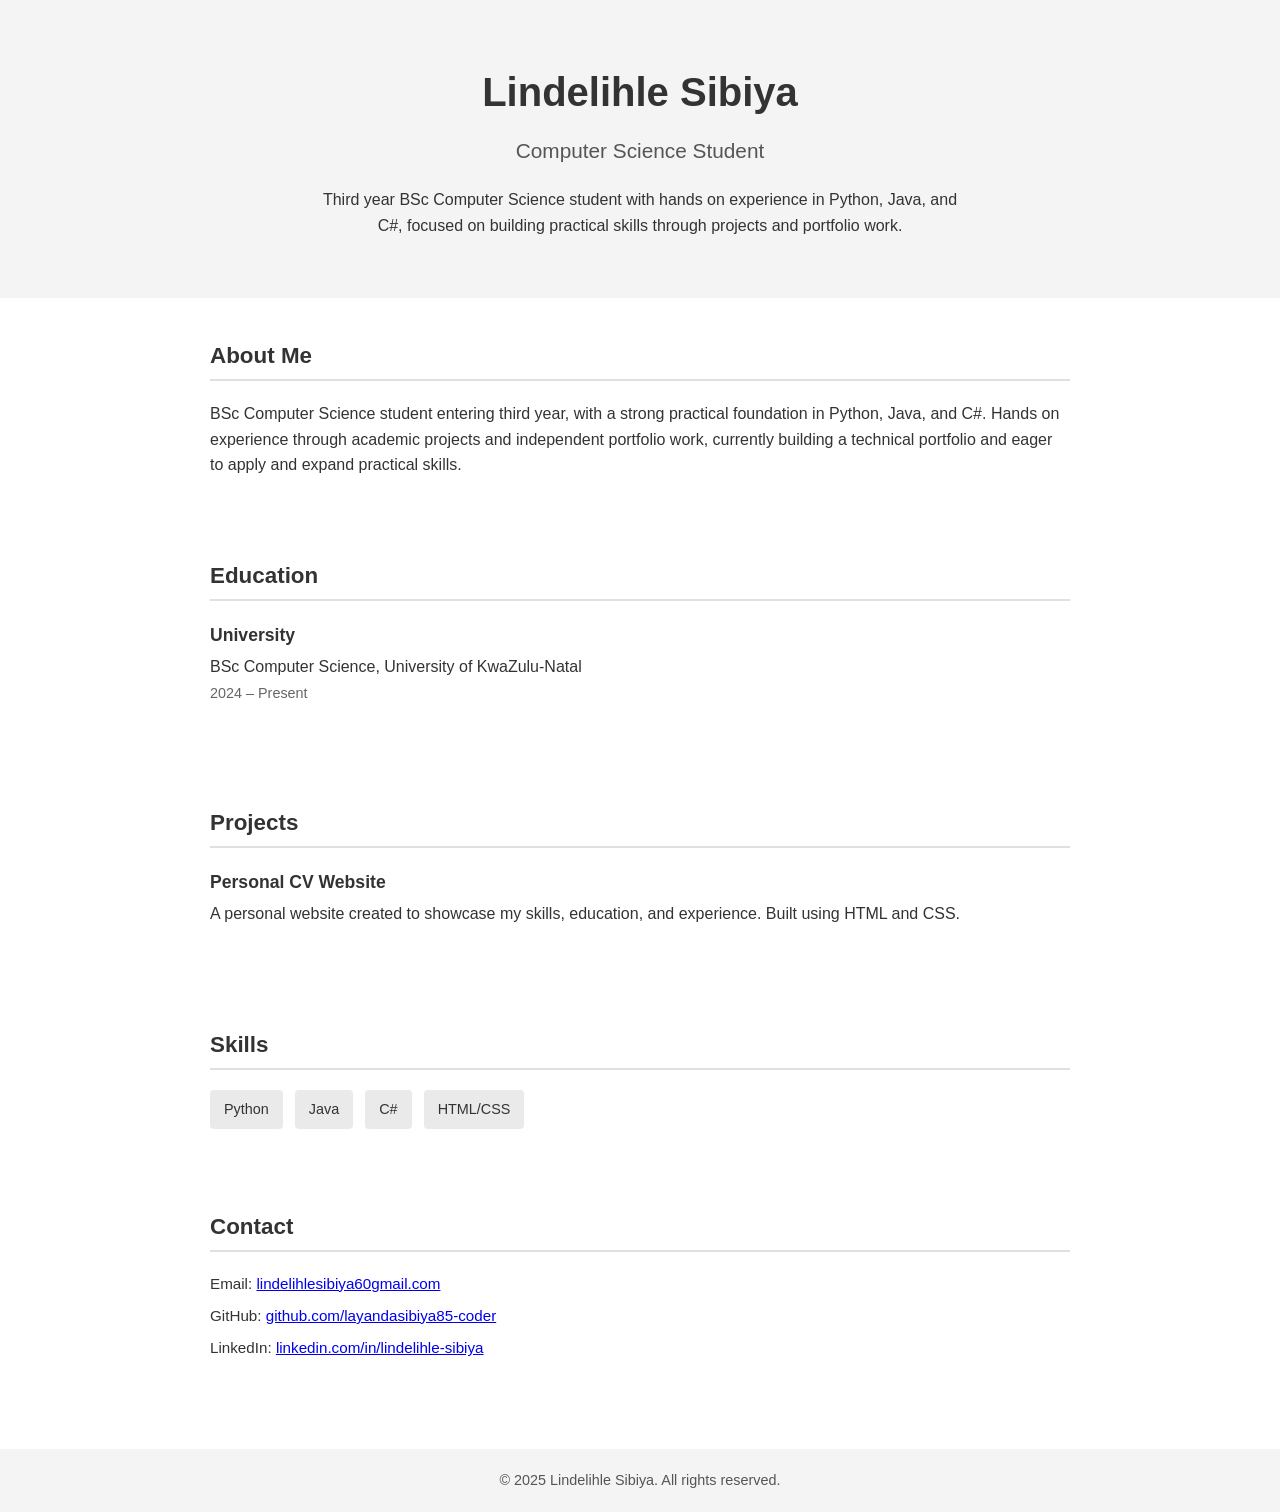
==== index.html @ 535878d6 "forgot to commit these months ago" ====
<!DOCTYPE html>
<html lang="en">    
<head>
    <meta charset="UTF-8">
    <meta name="viewport" content="width=device-width, initial-scale=1.0">
    <title>Lindelihle Sibiya</title>
    <link rel="stylesheet" href="styles.css">
    </head> 

    <body>
        <!-- header section -->
        <header class="header">
        <h1>Lindelihle Sibiya</h1>
        <h2>Computer Science Student</h2>

        <p class = "bio">
            Third year BSc Computer Science student with hands on experience in Python, Java, and C#, focused on building practical skills through projects and portfolio work.
        </p>    
        </header>
        
        <!-- about section -->
        <section class= "section" id = "about">
            <h3>About Me</h3>
            <p>
                BSc Computer Science student entering third year, with a strong practical foundation in Python, Java, and C#. Hands on experience through academic projects and independent portfolio work, currently building a technical portfolio and eager to apply and expand practical skills.
            </p>
        </section>

        <!-- education section -->
        <section class= "section" id = "education">
            <h3>Education</h3>


            <div class="education-item">
                <h4>University</h4>
                <p>BSc Computer Science, University of KwaZulu-Natal</p>
                <span>2024 – Present</span>
            </div>
        </section>

        <!-- projects/experience section -->
        <section class="section" id="projects">
            <h3>Projects</h3>

            <div class="project-item">
                <h4>Personal CV Website</h4>
                <p>
                    A personal website created to showcase my skills, education, and experience. Built using HTML and CSS.
                </p>
            </div>
        </section>

        <!-- skills section -->
        <section class="section" id="skills">
            <h3>Skills</h3>
            <ul>
                <li>Python</li>
                <li>Java</li>
                <li>C#</li>
                <li>HTML/CSS</li>
            </ul>
        </section>

        <!-- contact section -->
        <section class="section" id="contact">
            <h3>Contact</h3>
            
            <ul class="contact-info">
                <li>
                    Email: 
                    <a href= "mailto:lindelihlesibiya60gmail.com">
                        lindelihlesibiya60gmail.com
                    </a>
                </li>
                <li>
                    GitHub: 
                    <a href="https://github.com/layandasibiya85-coder" target = "_blank">
                        github.com/layandasibiya85-coder
                    </a>
                </li>
                <li>
                    LinkedIn: 
                    <a href="https://www.linkedin.com/in/lindelihle-sibiya-b6a6ba32a" target="_blank">
                        linkedin.com/in/lindelihle-sibiya
                    </a>
                </li>
            </ul>
        </section>

        <!-- footer section -->
        <footer class="footer">
            <p>&copy; 2025 Lindelihle Sibiya. All rights reserved.</p>  
        </footer>

    </body>
</html>
---- styles.css ----
/* Global reset */
* {
    margin: 0;
    padding: 0;
    box-sizing: border-box;
}

/* Base styles */
body {
    font-family: Arial, Helvetica, sans-serif;
    line-height: 1.6;
    color: #333;
    background-color: #ffffff;
}

/* Header / Hero */
.header {
    background-color: #f4f4f4;
    text-align: center;
    padding: 60px 20px;
}

.header h1 {
    font-size: 2.5rem;
    margin-bottom: 10px;
}

.header h2 {
    font-size: 1.3rem;
    font-weight: normal;
    margin-bottom: 20px;
    color: #555;
}

.bio {
    max-width: 650px;
    margin: 0 auto;
    font-size: 1rem;
}

/* Sections */
.section {
    max-width: 900px;
    margin: 0 auto;
    padding: 40px 20px;
}

.section h3 {
    font-size: 1.4rem;
    margin-bottom: 20px;
    padding-bottom: 5px;
    border-bottom: 2px solid #e0e0e0;
}

/* Education */
.education-item {
    margin-bottom: 20px;
}

.education-item h4 {
    font-size: 1.1rem;
    margin-bottom: 5px;
}

.education-item span {
    font-size: 0.9rem;
    color: #666;
}

/* Projects */
.project-item {
    margin-bottom: 20px;
}

.project-item h4 {
    font-size: 1.1rem;
    margin-bottom: 5px;
}

/* Skills */
#skills ul {
    list-style: none;
    display: flex;
    flex-wrap: wrap;
    gap: 12px;
}

#skills li {
    background-color: #eaeaea;
    padding: 8px 14px;
    border-radius: 4px;
    font-size: 0.9rem;
}

/* Contact */
.contact-info {
    list-style: none;
}

.contact-info li {
    margin-bottom: 8px;
    font-size: 0.95rem;
}

/* Footer */
.footer {
    background-color: #f4f4f4;
    text-align: center;
    padding: 20px;
    margin-top: 40px;
    font-size: 0.9rem;
    color: #555;
}
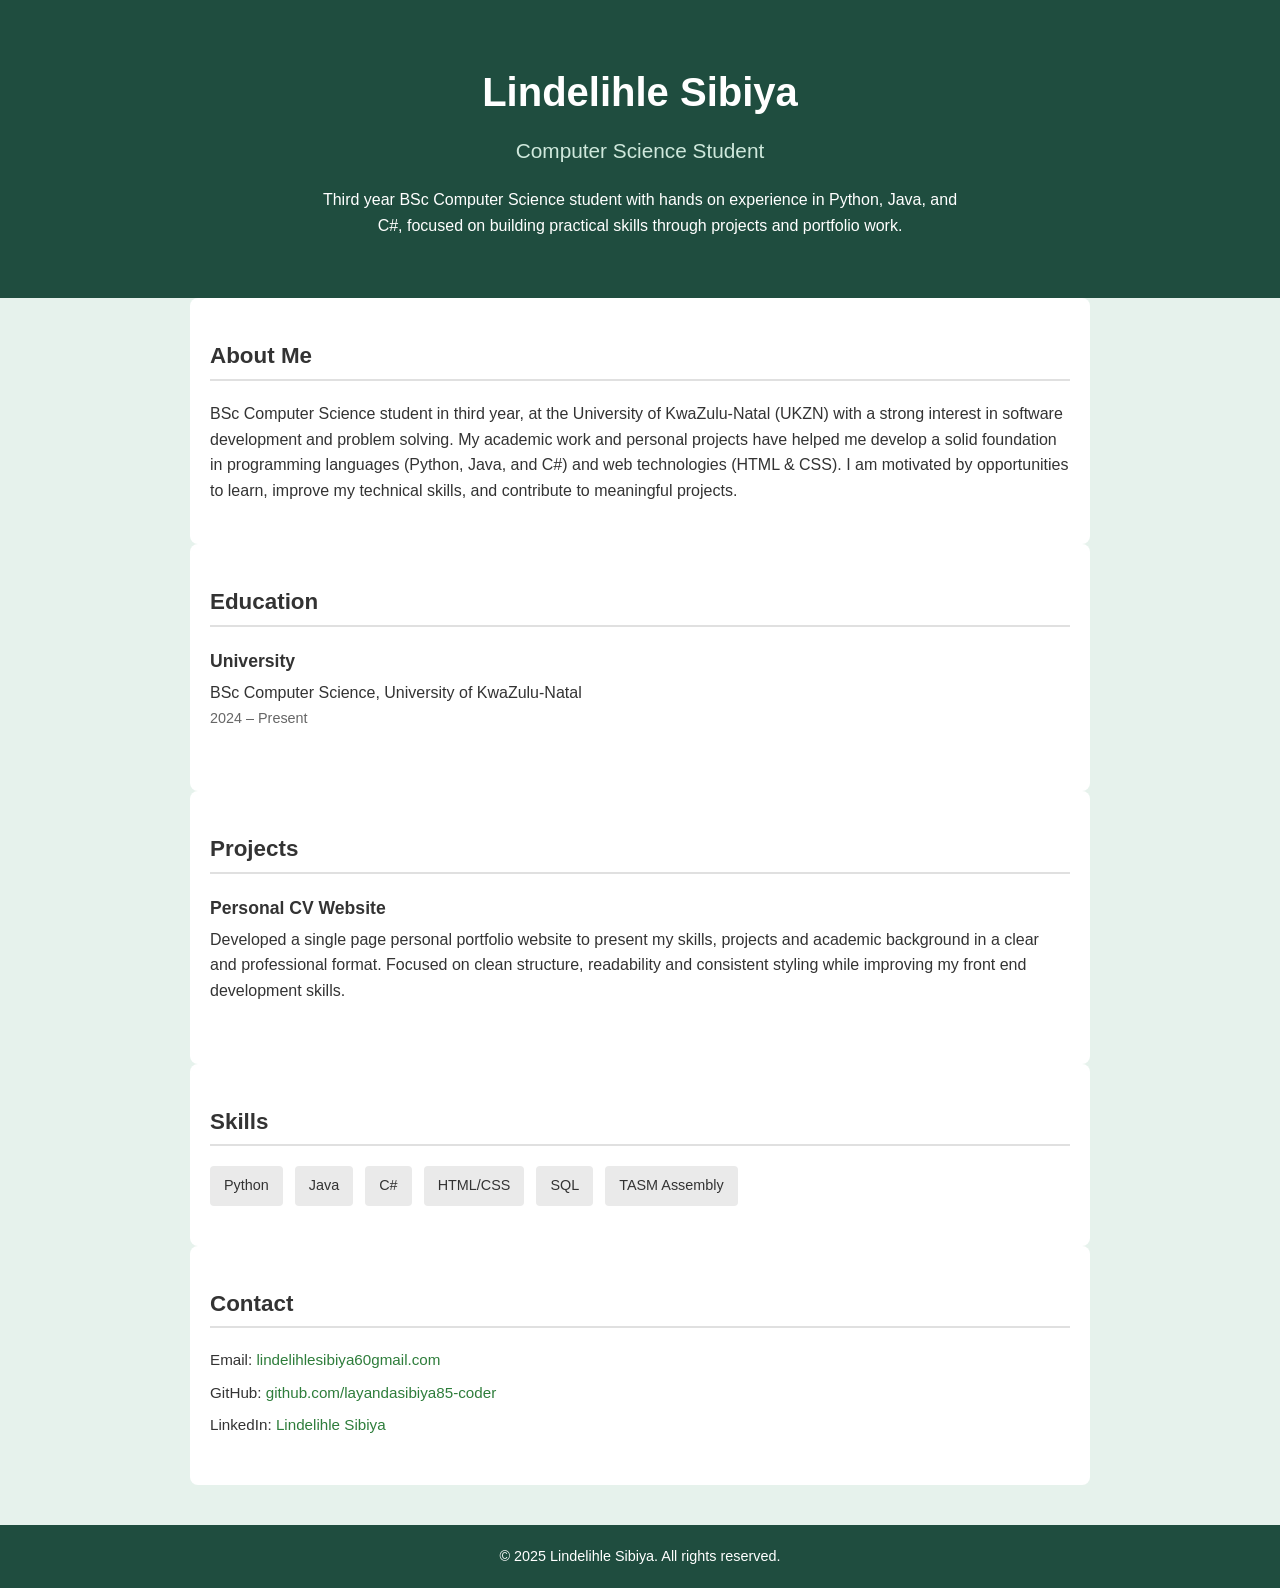
==== commit abdd0a3b: "forgot to commit these months ago" ====
--- a/index.html
+++ b/index.html
@@ -22,7 +22,7 @@
         <section class= "section" id = "about">
             <h3>About Me</h3>
             <p>
-                BSc Computer Science student entering third year, with a strong practical foundation in Python, Java, and C#. Hands on experience through academic projects and independent portfolio work, currently building a technical portfolio and eager to apply and expand practical skills.
+                BSc Computer Science student in third year, at the University of KwaZulu-Natal (UKZN) with a strong interest in software development and problem solving. My academic work and personal projects have helped me develop a solid foundation in programming languages (Python, Java, and C#) and web technologies (HTML & CSS). I am motivated by opportunities to learn, improve my technical skills, and contribute to meaningful projects.
             </p>
         </section>
 
@@ -45,7 +45,7 @@
             <div class="project-item">
                 <h4>Personal CV Website</h4>
                 <p>
-                    A personal website created to showcase my skills, education, and experience. Built using HTML and CSS.
+                    Developed a single page personal portfolio website to present my skills, projects and academic background in a clear and professional format. Focused on clean structure, readability and consistent styling while improving my front end development skills.
                 </p>
             </div>
         </section>
@@ -58,6 +58,8 @@
                 <li>Java</li>
                 <li>C#</li>
                 <li>HTML/CSS</li>
+                <li>SQL</li>
+                <li>TASM Assembly</li>
             </ul>
         </section>
 
@@ -68,7 +70,7 @@
             <ul class="contact-info">
                 <li>
                     Email: 
-                    <a href= "mailto:lindelihlesibiya60gmail.com">
+                    <a href= "mailto:lindelihlesibiya60@gmail.com">
                         lindelihlesibiya60gmail.com
                     </a>
                 </li>
@@ -80,8 +82,8 @@
                 </li>
                 <li>
                     LinkedIn: 
-                    <a href="https://www.linkedin.com/in/lindelihle-sibiya-b6a6ba32a" target="_blank">
-                        linkedin.com/in/lindelihle-sibiya
+                    <a href="https://www.linkedin.com/in/lindelihle-sibiya" target="_blank">
+                        Lindelihle Sibiya
                     </a>
                 </li>
             </ul>
--- a/styles.css
+++ b/styles.css
@@ -7,15 +7,16 @@
 
 /* Base styles */
 body {
-    font-family: Arial, Helvetica, sans-serif;
+    font-family: Arial;
     line-height: 1.6;
     color: #333;
-    background-color: #ffffff;
+    background-color: #e6f2ec;
 }
 
 /* Header / Hero */
 .header {
-    background-color: #f4f4f4;
+    background-color: #1f4d3f;
+    color: white;
     text-align: center;
     padding: 60px 20px;
 }
@@ -29,7 +30,7 @@
     font-size: 1.3rem;
     font-weight: normal;
     margin-bottom: 20px;
-    color: #555;
+    color: #cfe8dc;
 }
 
 .bio {
@@ -40,9 +41,11 @@
 
 /* Sections */
 .section {
+    background-color: white ;
     max-width: 900px;
     margin: 0 auto;
     padding: 40px 20px;
+    border-radius: 8px;
 }
 
 .section h3 {
@@ -102,12 +105,20 @@
     font-size: 0.95rem;
 }
 
+.contact-info a {
+    color: #2e7d3b;
+    text-decoration: none;
+}
+a:hover {
+    color: #3fa84c
+}
+
 /* Footer */
 .footer {
-    background-color: #f4f4f4;
+    background-color: #1f4d3f;
     text-align: center;
     padding: 20px;
     margin-top: 40px;
     font-size: 0.9rem;
-    color: #555;
+    color: white;
 }
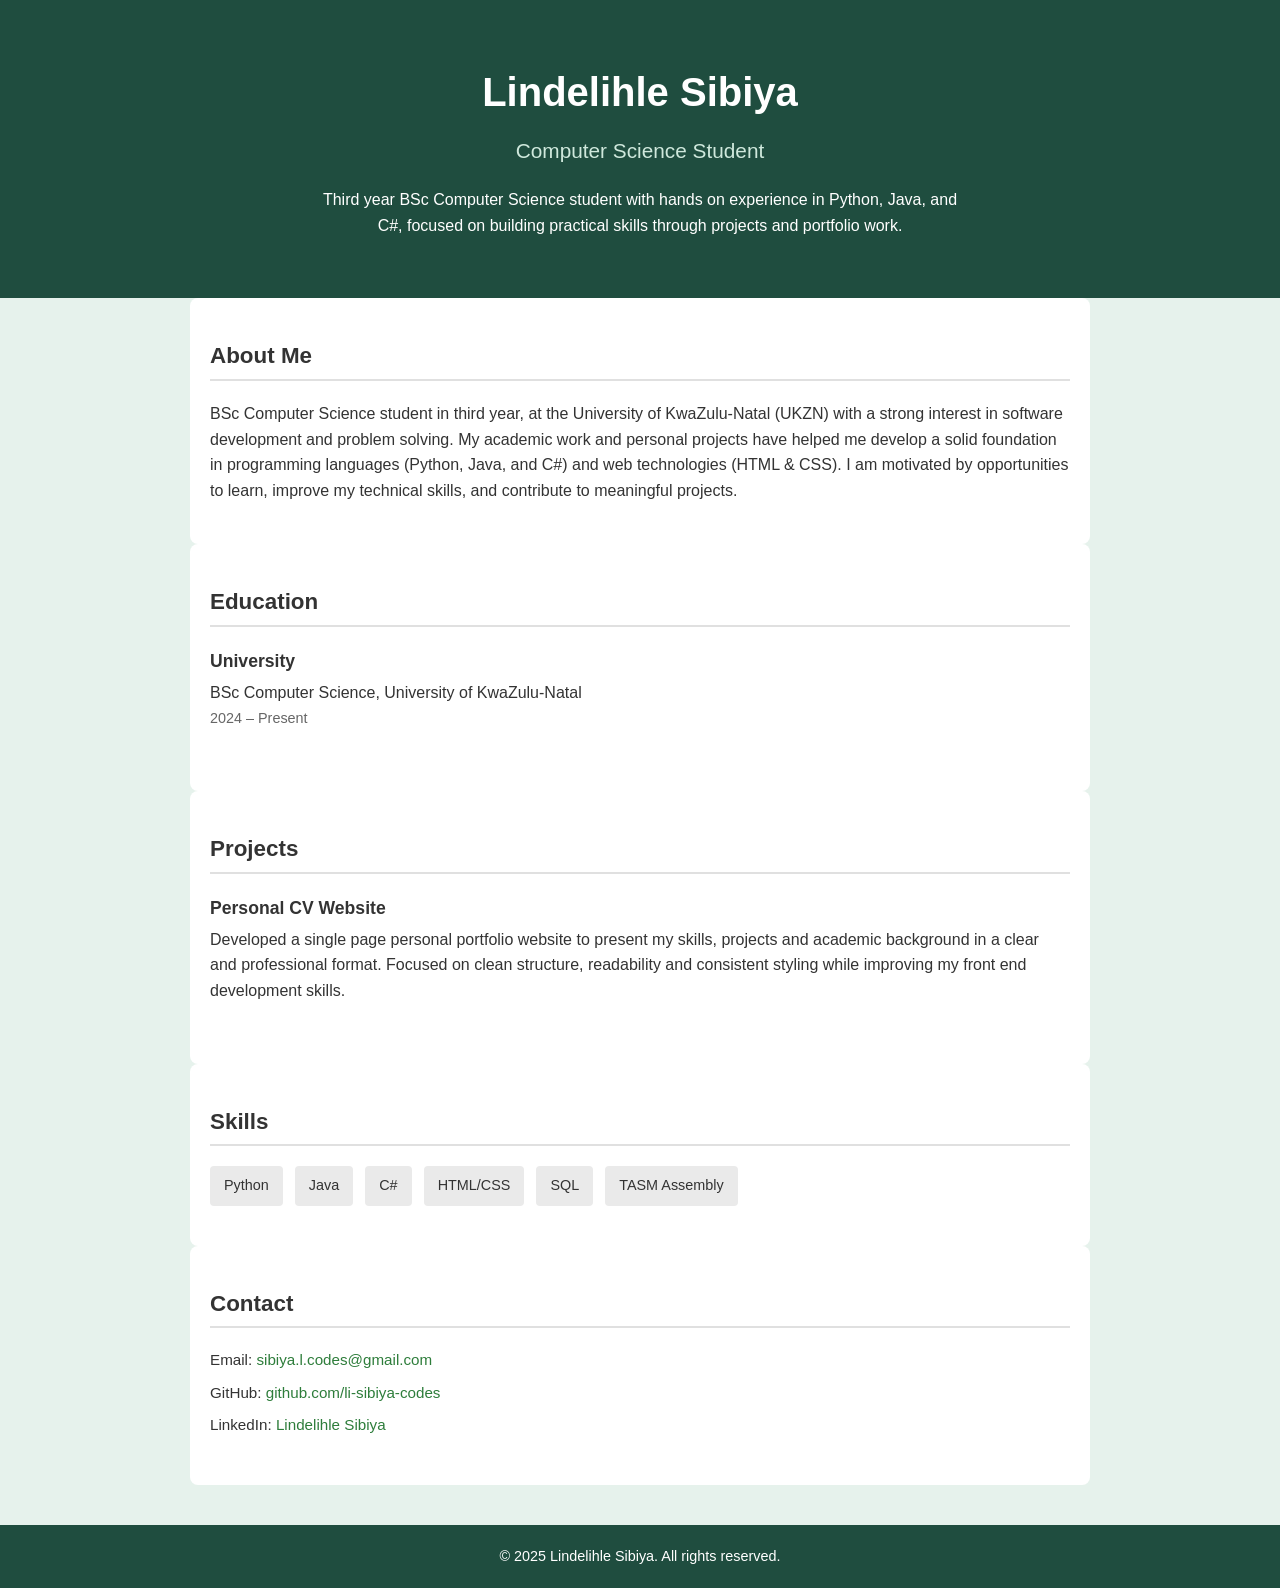
==== commit 98631520: "Update contact information in index.html" ====
--- a/index.html
+++ b/index.html
@@ -70,14 +70,14 @@
             <ul class="contact-info">
                 <li>
                     Email: 
-                    <a href= "mailto:lindelihlesibiya60@gmail.com">
-                        lindelihlesibiya60gmail.com
+                    <a href= "sibiya.l.codes@gmail.com">
+                        sibiya.l.codes@gmail.com
                     </a>
                 </li>
                 <li>
                     GitHub: 
-                    <a href="https://github.com/layandasibiya85-coder" target = "_blank">
-                        github.com/layandasibiya85-coder
+                    <a href="https://github.com/li-sibiya-codes" target = "_blank">
+                        github.com/li-sibiya-codes
                     </a>
                 </li>
                 <li>
@@ -95,4 +95,4 @@
         </footer>
 
     </body>
-</html>+</html>
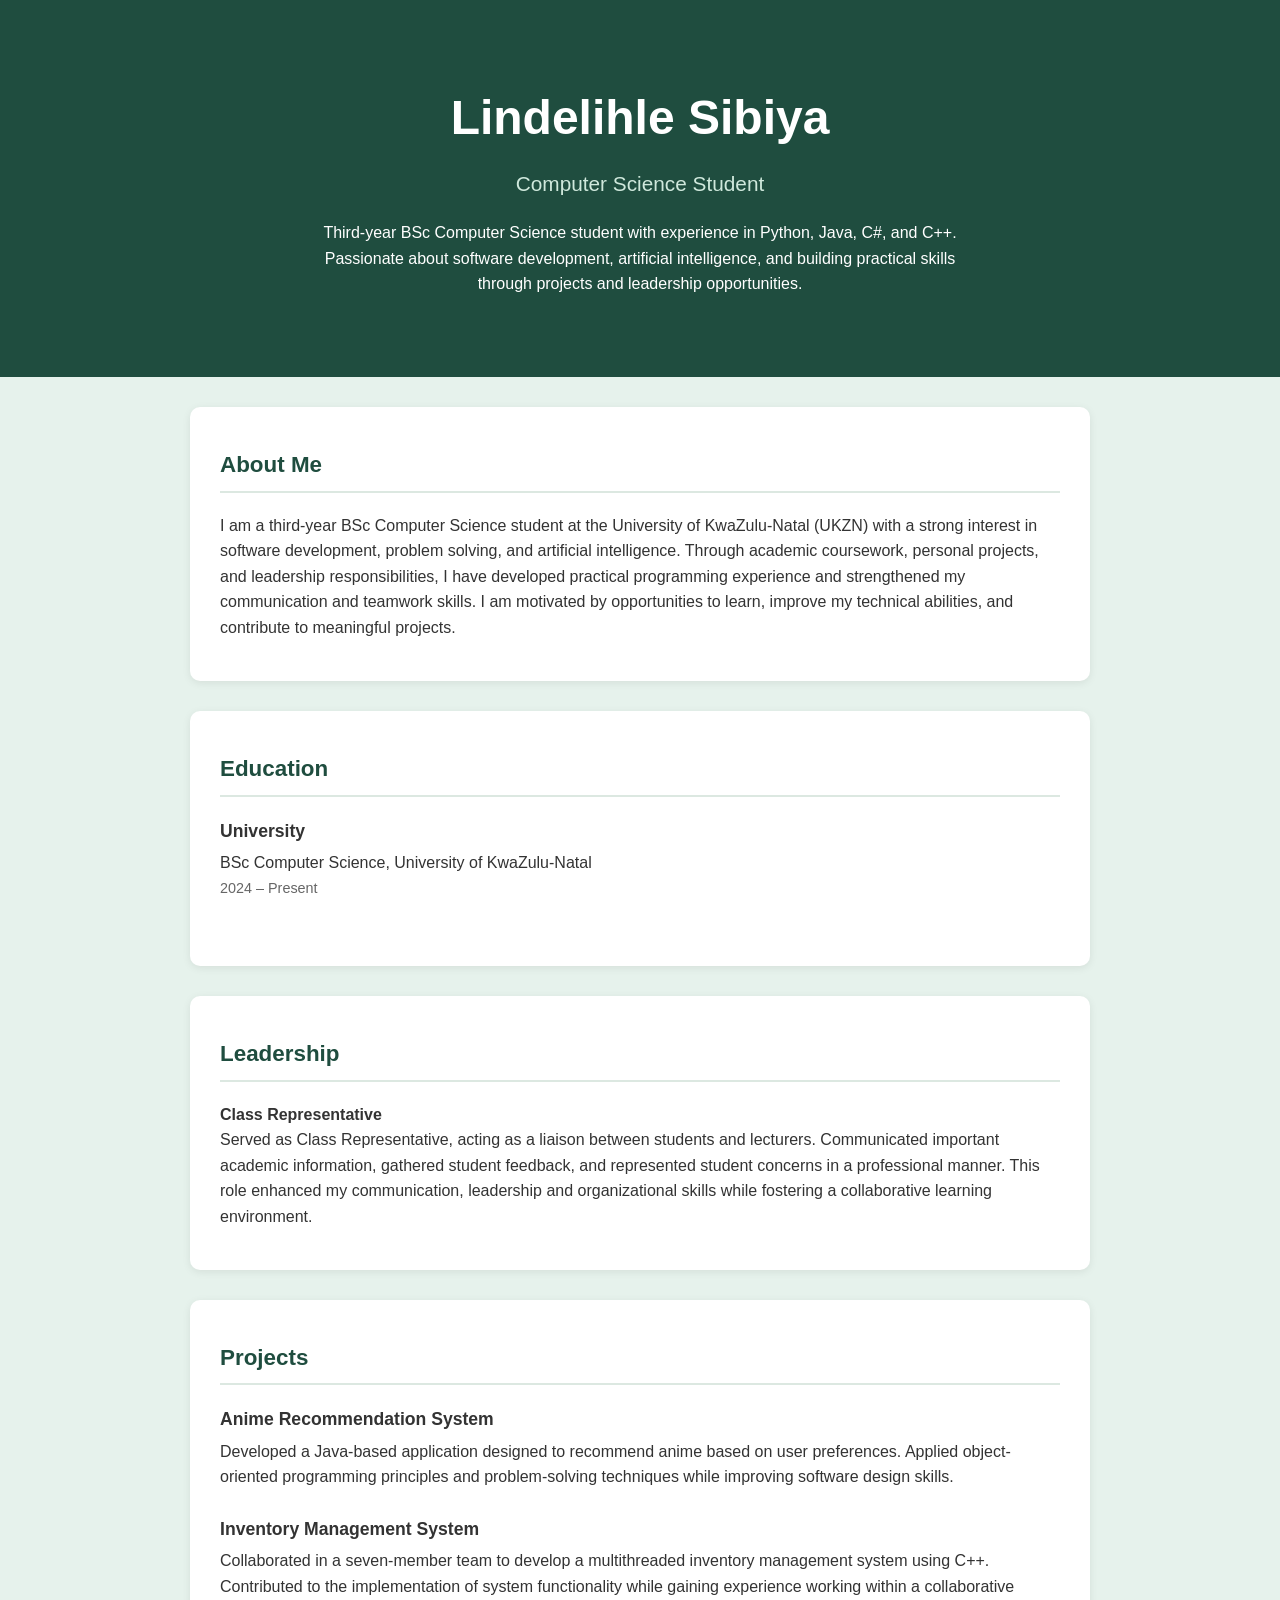
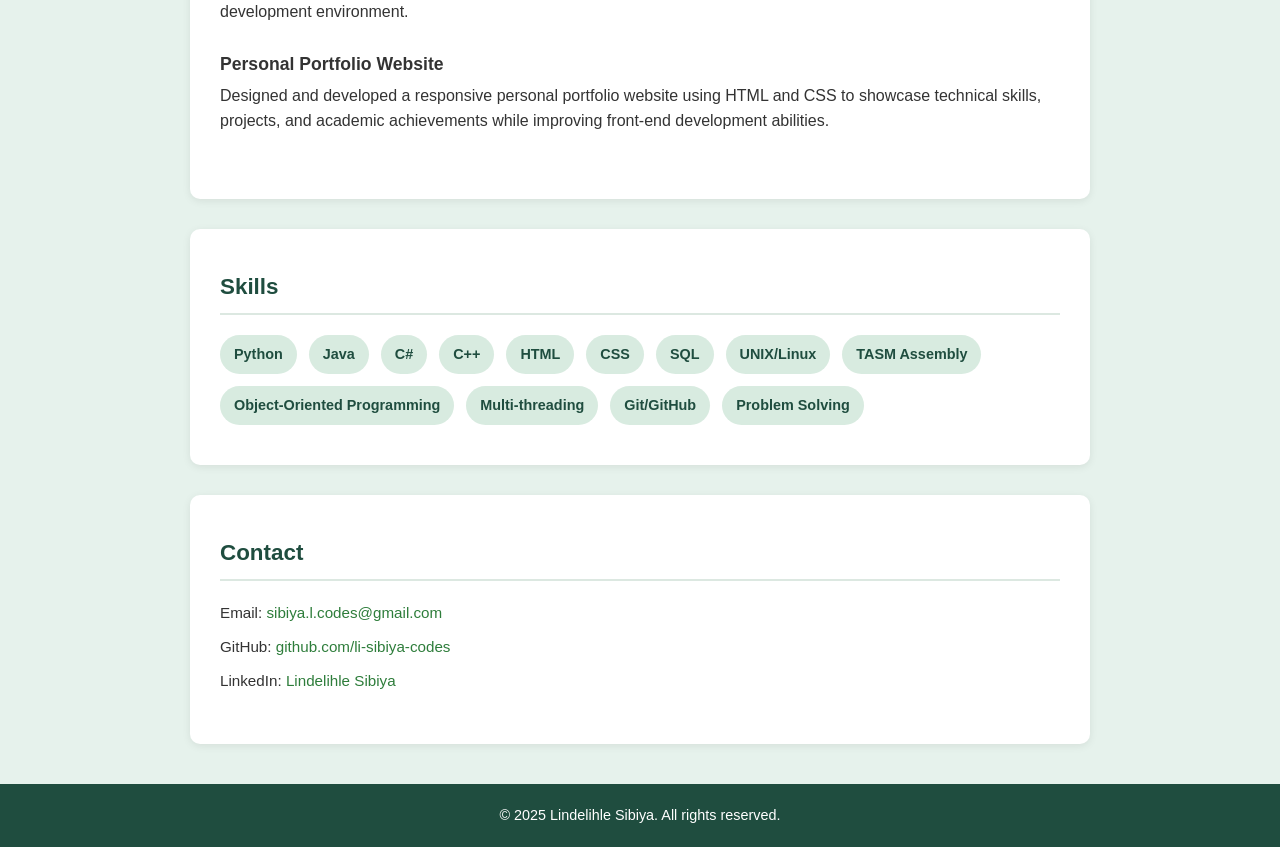
==== commit f9e0036c: "updated the information found on the" ====
--- a/index.html
+++ b/index.html
@@ -14,15 +14,14 @@
         <h2>Computer Science Student</h2>
 
         <p class = "bio">
-            Third year BSc Computer Science student with hands on experience in Python, Java, and C#, focused on building practical skills through projects and portfolio work.
-        </p>    
+            Third-year BSc Computer Science student with experience in Python, Java, C#, and C++. Passionate about software development, artificial intelligence, and building practical skills through projects and leadership opportunities.        </p>    
         </header>
         
         <!-- about section -->
         <section class= "section" id = "about">
             <h3>About Me</h3>
             <p>
-                BSc Computer Science student in third year, at the University of KwaZulu-Natal (UKZN) with a strong interest in software development and problem solving. My academic work and personal projects have helped me develop a solid foundation in programming languages (Python, Java, and C#) and web technologies (HTML & CSS). I am motivated by opportunities to learn, improve my technical skills, and contribute to meaningful projects.
+                I am a third-year BSc Computer Science student at the University of KwaZulu-Natal (UKZN) with a strong interest in software development, problem solving, and artificial intelligence. Through academic coursework, personal projects, and leadership responsibilities, I have developed practical programming experience and strengthened my communication and teamwork skills. I am motivated by opportunities to learn, improve my technical abilities, and contribute to meaningful projects.
             </p>
         </section>
 
@@ -38,14 +37,40 @@
             </div>
         </section>
 
+        <!-- leadership section -->
+         <section class="section" id="leadership">
+            <h3>Leadership</h3>
+
+            <div class="eduation-item">
+                <h4>Class Representative</h4>
+                <p> 
+                    Served as Class Representative, acting as a liaison between students and lecturers. Communicated important academic information, gathered student feedback, and represented student concerns in a professional manner. This role enhanced my communication, leadership and organizational skills while fostering a collaborative learning environment.
+                </p>
+            </div>
+        </section>
+
         <!-- projects/experience section -->
         <section class="section" id="projects">
             <h3>Projects</h3>
 
             <div class="project-item">
-                <h4>Personal CV Website</h4>
+                <h4> Anime Recommendation System</h4>
                 <p>
-                    Developed a single page personal portfolio website to present my skills, projects and academic background in a clear and professional format. Focused on clean structure, readability and consistent styling while improving my front end development skills.
+                    Developed a Java-based application designed to recommend anime based on user preferences. Applied object-oriented programming principles and problem-solving techniques while improving software design skills. 
+                </p> 
+            </div>
+
+            <div class="project-item"> 
+                <h4>Inventory Management System</h4> 
+                <p> 
+                    Collaborated in a seven-member team to develop a multithreaded inventory management system using C++. Contributed to the implementation of system functionality while gaining experience working within a collaborative development environment. 
+                 </p> 
+            </div>
+
+            <div class="project-item">
+                <h4>Personal Portfolio Website</h4>
+                <p>
+                    Designed and developed a responsive personal portfolio website using HTML and CSS to showcase technical skills, projects, and academic achievements while improving front-end development abilities.
                 </p>
             </div>
         </section>
@@ -57,9 +82,17 @@
                 <li>Python</li>
                 <li>Java</li>
                 <li>C#</li>
-                <li>HTML/CSS</li>
+                <li>C++</li>
+                <li>HTML</li>
+                <li>CSS</li>
                 <li>SQL</li>
+                <li>UNIX/Linux</li>
                 <li>TASM Assembly</li>
+                <li>Object-Oriented Programming</li>
+                <li>Multi-threading</li>
+                <li>Git/GitHub</li>
+                <li>Problem Solving</li>
+                
             </ul>
         </section>
 
--- a/styles.css
+++ b/styles.css
@@ -7,7 +7,7 @@
 
 /* Base styles */
 body {
-    font-family: Arial;
+    font-family: Arial, sans-serif;
     line-height: 1.6;
     color: #333;
     background-color: #e6f2ec;
@@ -18,11 +18,11 @@
     background-color: #1f4d3f;
     color: white;
     text-align: center;
-    padding: 60px 20px;
+    padding: 80px 20px;
 }
 
 .header h1 {
-    font-size: 2.5rem;
+    font-size: 3rem;
     margin-bottom: 10px;
 }
 
@@ -41,23 +41,25 @@
 
 /* Sections */
 .section {
-    background-color: white ;
+    background-color: white;
     max-width: 900px;
-    margin: 0 auto;
-    padding: 40px 20px;
-    border-radius: 8px;
+    margin: 30px auto;
+    padding: 40px 30px;
+    border-radius: 10px;
+    box-shadow: 0 2px 8px rgba(0, 0, 0, 0.08);
 }
 
 .section h3 {
     font-size: 1.4rem;
     margin-bottom: 20px;
-    padding-bottom: 5px;
-    border-bottom: 2px solid #e0e0e0;
+    padding-bottom: 8px;
+    border-bottom: 2px solid #dce8e1;
+    color: #1f4d3f;
 }
 
 /* Education */
 .education-item {
-    margin-bottom: 20px;
+    margin-bottom: 25px;
 }
 
 .education-item h4 {
@@ -72,7 +74,7 @@
 
 /* Projects */
 .project-item {
-    margin-bottom: 20px;
+    margin-bottom: 25px;
 }
 
 .project-item h4 {
@@ -89,10 +91,12 @@
 }
 
 #skills li {
-    background-color: #eaeaea;
+    background-color: #d8ebe0;
+    color: #1f4d3f;
     padding: 8px 14px;
-    border-radius: 4px;
+    border-radius: 20px;
     font-size: 0.9rem;
+    font-weight: bold;
 }
 
 /* Contact */
@@ -101,7 +105,7 @@
 }
 
 .contact-info li {
-    margin-bottom: 8px;
+    margin-bottom: 10px;
     font-size: 0.95rem;
 }
 
@@ -109,8 +113,10 @@
     color: #2e7d3b;
     text-decoration: none;
 }
-a:hover {
-    color: #3fa84c
+
+.contact-info a:hover {
+    color: #3fa84c;
+    text-decoration: underline;
 }
 
 /* Footer */
@@ -122,3 +128,23 @@
     font-size: 0.9rem;
     color: white;
 }
+
+/* Responsive design */
+@media (max-width: 768px) {
+    .header {
+        padding: 60px 20px;
+    }
+
+    .header h1 {
+        font-size: 2.3rem;
+    }
+
+    .header h2 {
+        font-size: 1.1rem;
+    }
+
+    .section {
+        margin: 20px;
+        padding: 30px 20px;
+    }
+}
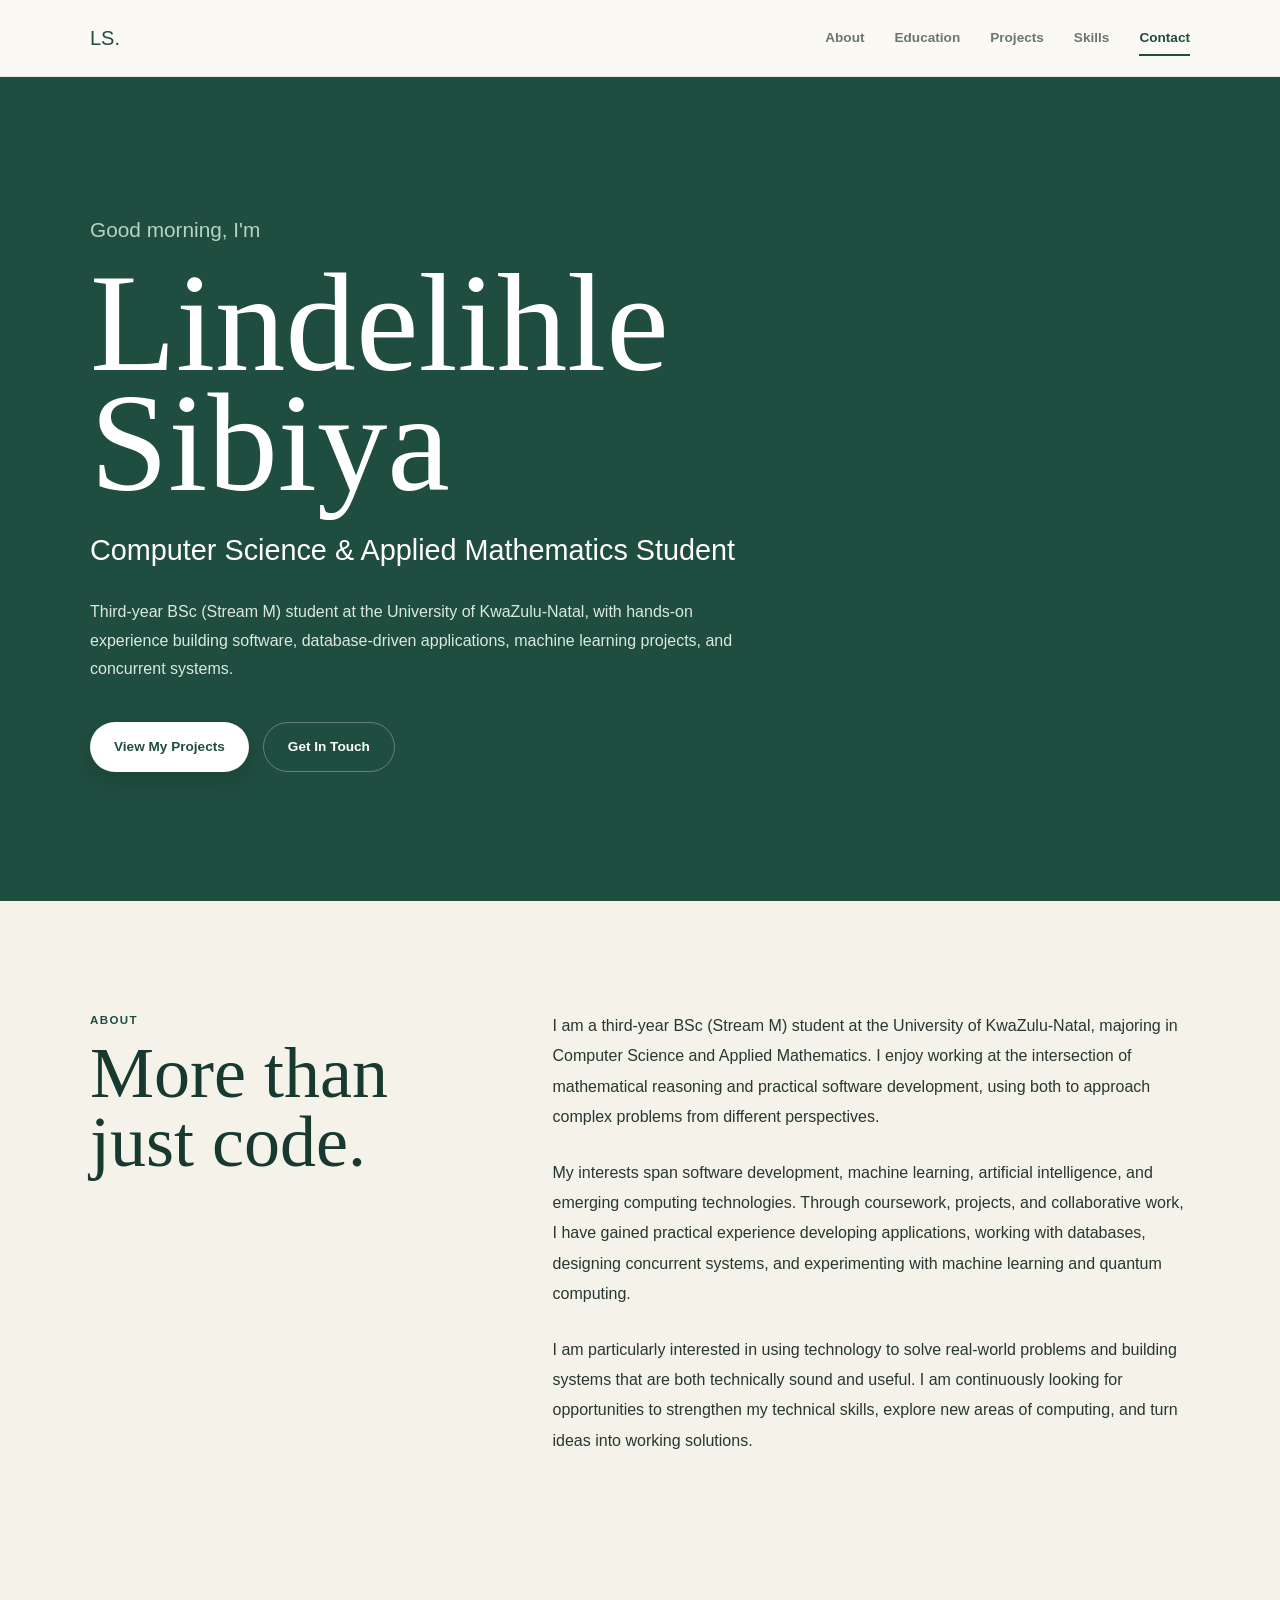
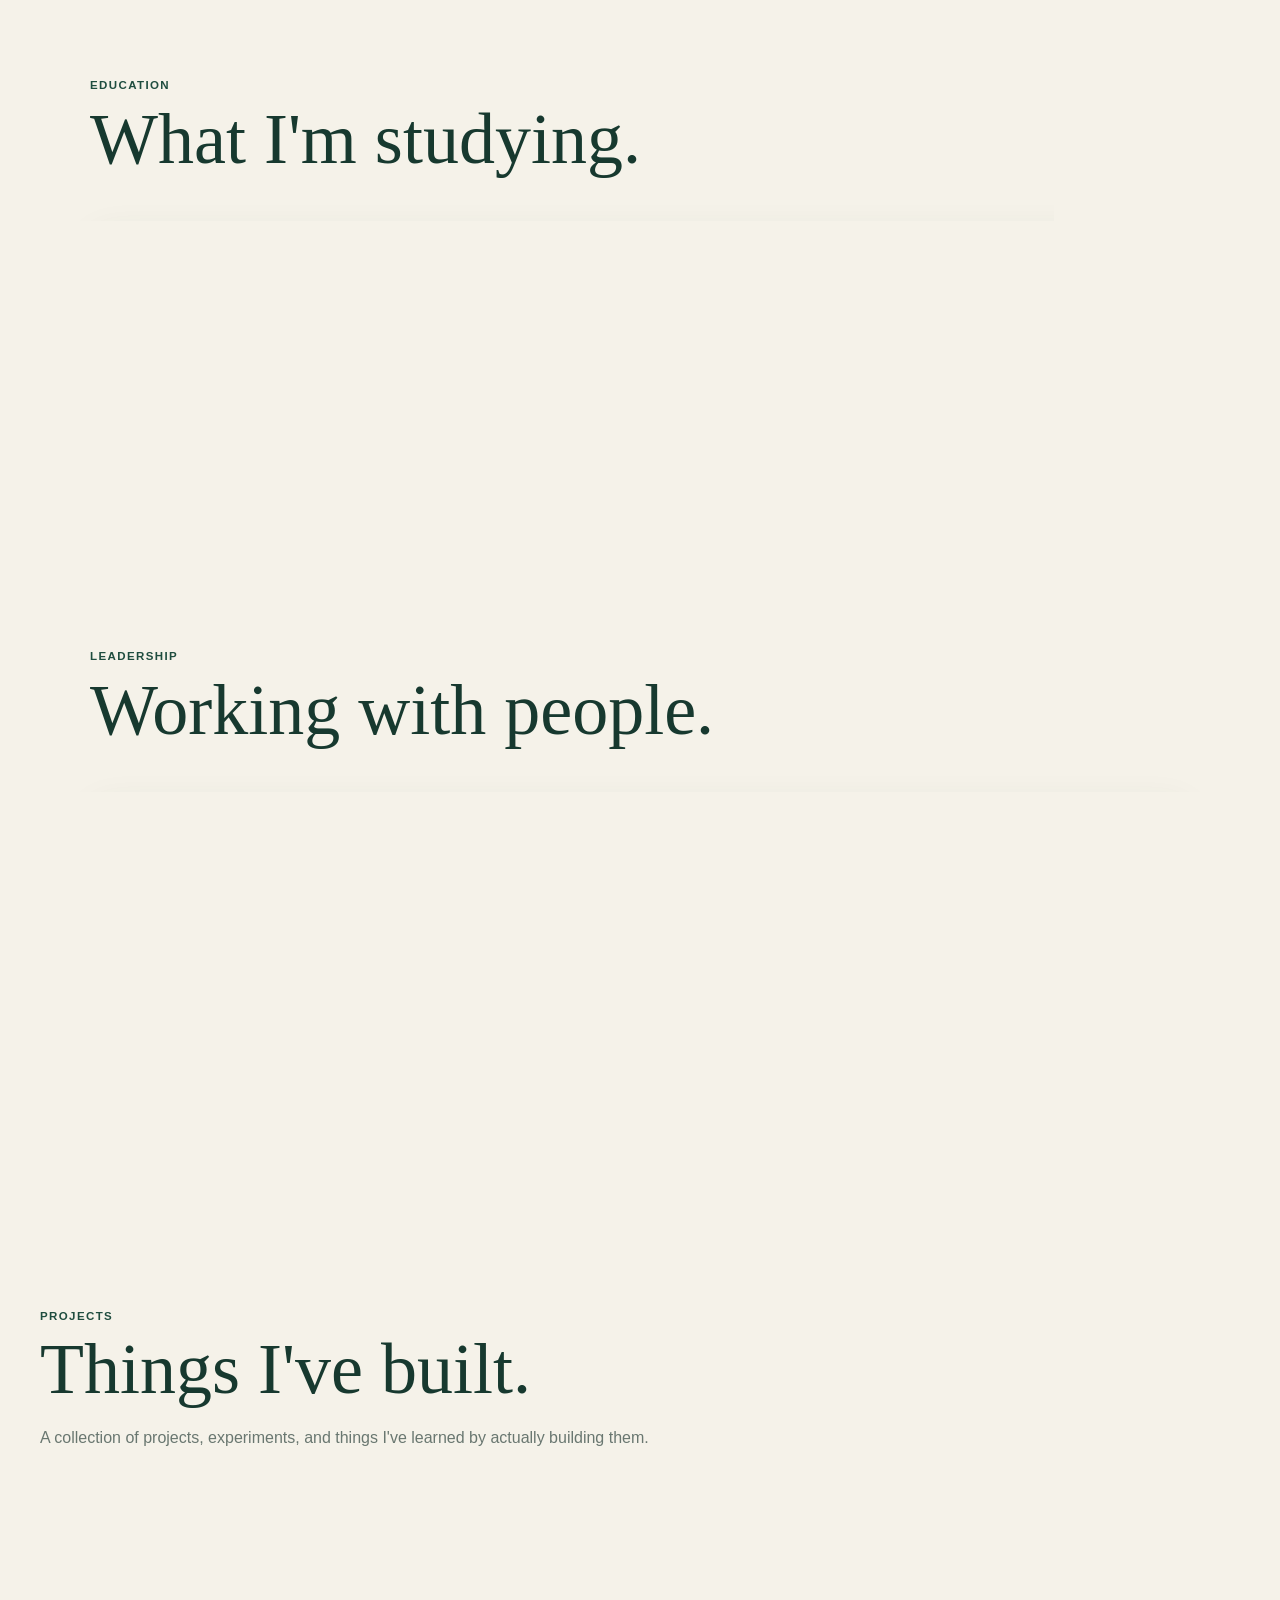
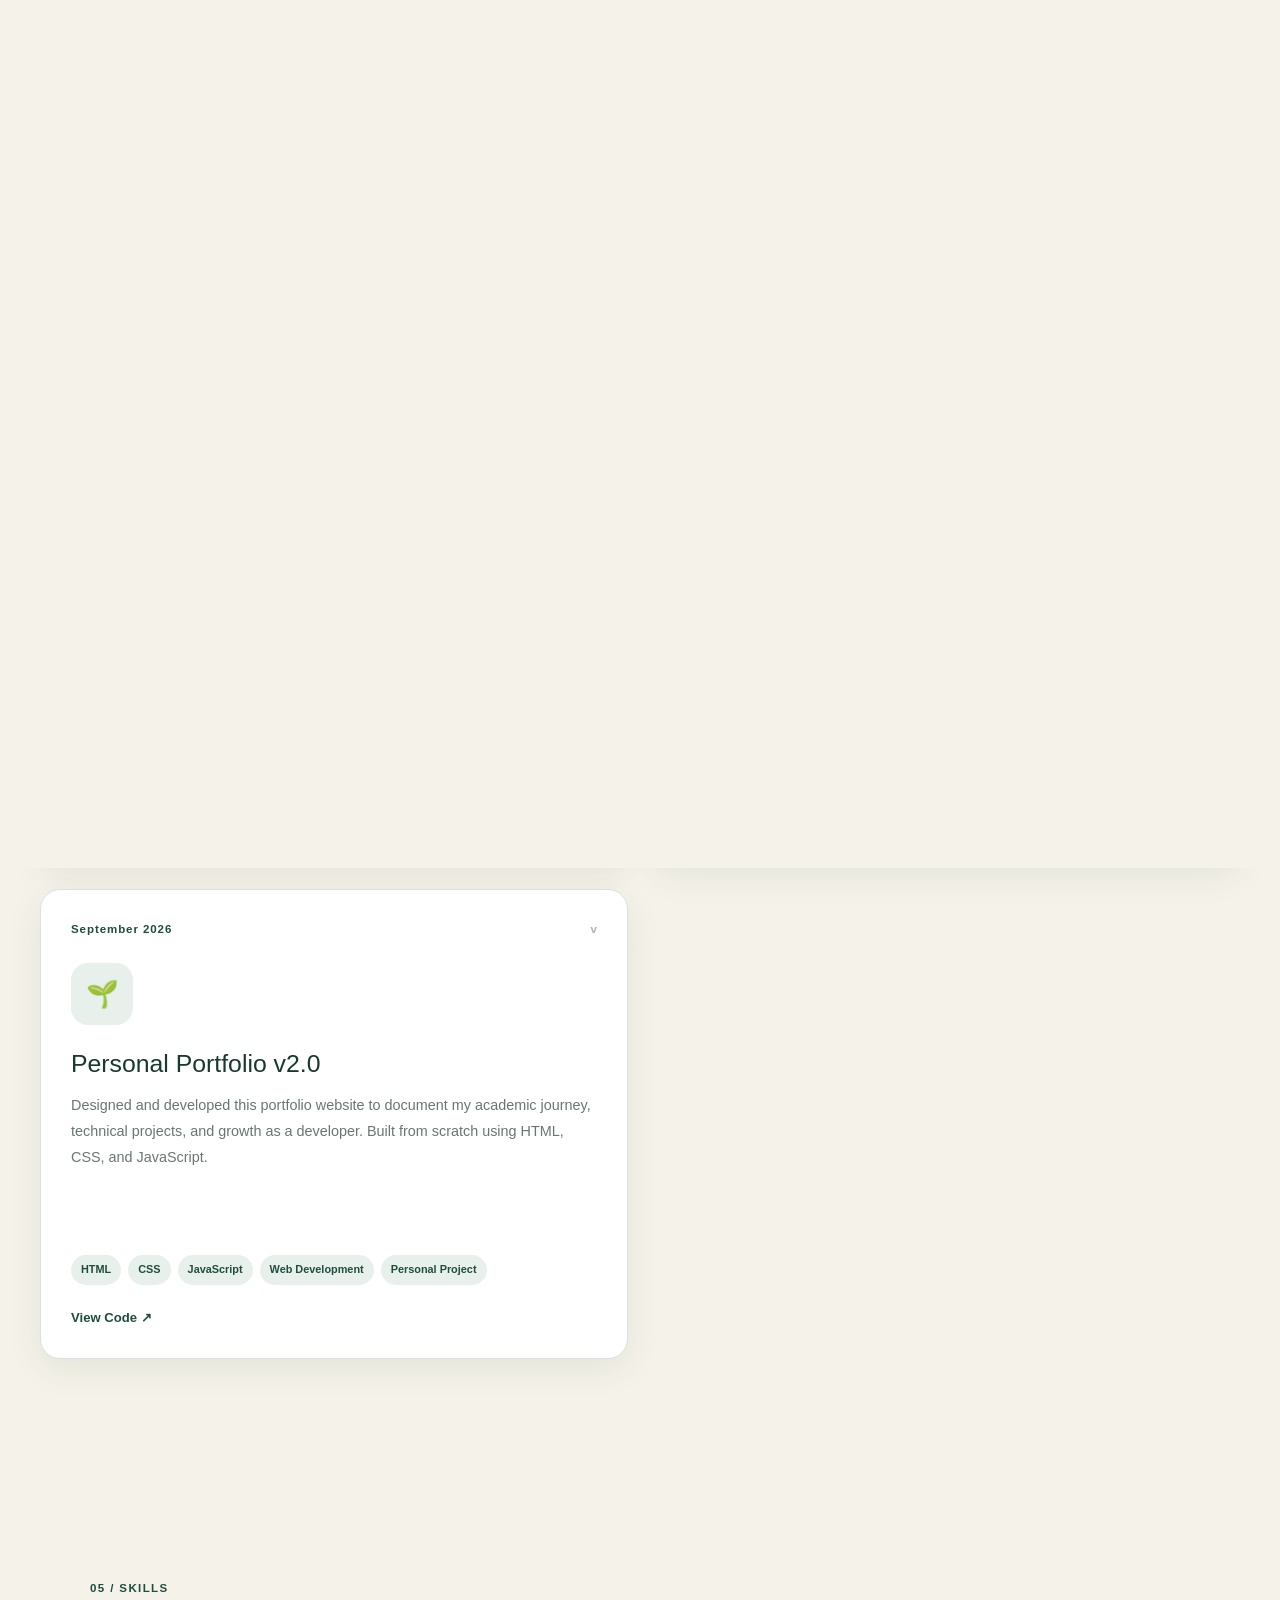
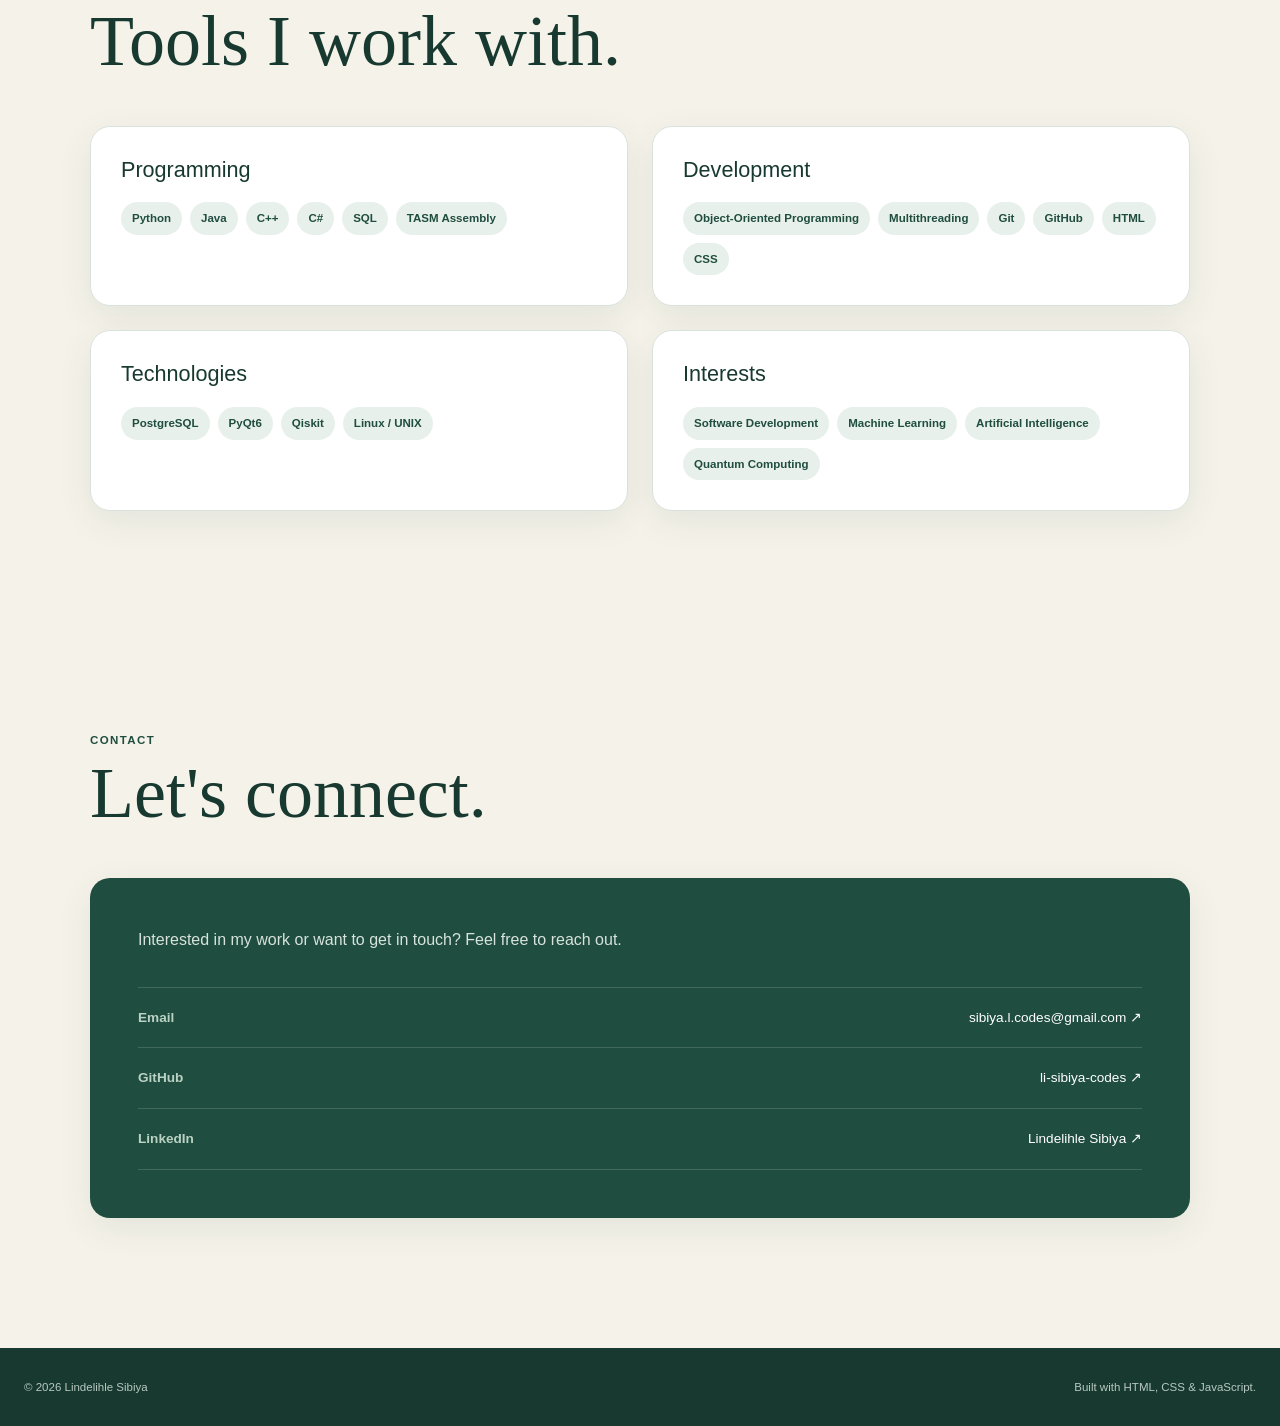
==== commit 1778575c: "Add main JavaScript functionality for portfolio site - Implement dynamic greeting based on the time " ====
--- a/index.html
+++ b/index.html
@@ -1,131 +1,658 @@
 <!DOCTYPE html>
-<html lang="en">    
+<html lang="en">
+
 <head>
     <meta charset="UTF-8">
     <meta name="viewport" content="width=device-width, initial-scale=1.0">
-    <title>Lindelihle Sibiya</title>
+
+    <meta
+        name="description"
+        content="Lindelihle Sibiya — Computer Science and Applied Mathematics student interested in software development, machine learning, and emerging computing technologies."
+    >
+
+    <title>Lindelihle Sibiya | Computer Science & Applied Mathematics</title>
+
     <link rel="stylesheet" href="styles.css">
-    </head> 
-
-    <body>
-        <!-- header section -->
-        <header class="header">
-        <h1>Lindelihle Sibiya</h1>
-        <h2>Computer Science Student</h2>
-
-        <p class = "bio">
-            Third-year BSc Computer Science student with experience in Python, Java, C#, and C++. Passionate about software development, artificial intelligence, and building practical skills through projects and leadership opportunities.        </p>    
+</head>
+
+<body>
+
+    <!-- =========================
+         Navigation
+    ========================== -->
+    <nav class="site-nav">
+        <div class="nav-container">
+
+            <a href="#home" class="nav-logo">
+                LS.
+            </a>
+
+            <div class="nav-links">
+                <a href="#about">About</a>
+                <a href="#education">Education</a>
+                <a href="#projects">Projects</a>
+                <a href="#skills">Skills</a>
+                <a href="#contact">Contact</a>
+            </div>
+
+        </div>
+    </nav>
+
+
+    <main>
+
+        <!-- =========================
+             Hero
+        ========================== -->
+        <header class="hero" id="home">
+
+            <div class="hero-content">
+
+                <p class="hero-intro">
+                    Hello, I'm
+                </p>
+
+                <h1>
+                    Lindelihle Sibiya
+                </h1>
+
+                <h2>
+                    Computer Science & Applied Mathematics Student
+                </h2>
+
+                <p class="hero-description">
+                    Third-year BSc (Stream M) student at the University of
+                    KwaZulu-Natal, with hands-on experience building software,
+                    database-driven applications, machine learning projects,
+                    and concurrent systems.
+                </p>
+
+                <div class="hero-actions">
+                    <a href="#projects" class="button button-primary">
+                        View My Projects
+                    </a>
+
+                    <a href="#contact" class="button button-secondary">
+                        Get In Touch
+                    </a>
+                </div>
+
+            </div>
+
         </header>
-        
-        <!-- about section -->
-        <section class= "section" id = "about">
-            <h3>About Me</h3>
-            <p>
-                I am a third-year BSc Computer Science student at the University of KwaZulu-Natal (UKZN) with a strong interest in software development, problem solving, and artificial intelligence. Through academic coursework, personal projects, and leadership responsibilities, I have developed practical programming experience and strengthened my communication and teamwork skills. I am motivated by opportunities to learn, improve my technical abilities, and contribute to meaningful projects.
-            </p>
+
+
+        <!-- =========================
+             About
+        ========================== -->
+        <section class="content-section about-section" id="about">
+
+            <div class="section-heading">
+                <p class="section-label">About</p>
+                <h2>More than just code.</h2>
+            </div>
+
+            <div class="about-content">
+
+                <p>
+                    I am a third-year BSc (Stream M) student at the University
+                    of KwaZulu-Natal, majoring in Computer Science and Applied
+                    Mathematics. I enjoy working at the intersection of
+                    mathematical reasoning and practical software development,
+                    using both to approach complex problems from different
+                    perspectives.
+                </p>
+
+                <p>
+                    My interests span software development, machine learning,
+                    artificial intelligence, and emerging computing
+                    technologies. Through coursework, projects, and
+                    collaborative work, I have gained practical experience
+                    developing applications, working with databases, designing
+                    concurrent systems, and experimenting with machine learning
+                    and quantum computing.
+                </p>
+
+                <p>
+                    I am particularly interested in using technology to solve
+                    real-world problems and building systems that are both
+                    technically sound and useful. I am continuously looking for
+                    opportunities to strengthen my technical skills, explore
+                    new areas of computing, and turn ideas into working
+                    solutions.
+                </p>
+
+            </div>
+
         </section>
 
-        <!-- education section -->
-        <section class= "section" id = "education">
-            <h3>Education</h3>
-
-
-            <div class="education-item">
-                <h4>University</h4>
-                <p>BSc Computer Science, University of KwaZulu-Natal</p>
-                <span>2024 – Present</span>
-            </div>
+
+        <!-- =========================
+             Education
+        ========================== -->
+        <section class="content-section" id="education">
+
+            <div class="section-heading">
+                <p class="section-label">Education</p>
+                <h2>What I'm studying.</h2>
+            </div>
+
+            <article class="education-card">
+
+                <div class="education-main">
+
+                    <p class="education-type">
+                        Bachelor's Degree
+                    </p>
+
+                    <h3>
+                        BSc (Stream M)
+                    </h3>
+
+                    <h4>
+                        Computer Science & Applied Mathematics
+                    </h4>
+
+                    <p>
+                        University of KwaZulu-Natal
+                    </p>
+
+                </div>
+
+                <div class="education-date">
+                    2024 — 2027
+                </div>
+
+            </article>
+
         </section>
 
-        <!-- leadership section -->
-         <section class="section" id="leadership">
-            <h3>Leadership</h3>
-
-            <div class="eduation-item">
-                <h4>Class Representative</h4>
-                <p> 
-                    Served as Class Representative, acting as a liaison between students and lecturers. Communicated important academic information, gathered student feedback, and represented student concerns in a professional manner. This role enhanced my communication, leadership and organizational skills while fostering a collaborative learning environment.
+
+        <!-- =========================
+             Leadership
+        ========================== -->
+        <section class="content-section" id="leadership">
+
+            <div class="section-heading">
+                <p class="section-label">Leadership</p>
+                <h2>Working with people.</h2>
+            </div>
+
+            <article class="leadership-card">
+
+                <div class="leadership-icon">
+                    ✦
+                </div>
+
+                <div class="leadership-content">
+
+                    <p class="card-label">
+                        University of KwaZulu-Natal
+                    </p>
+
+                    <h3>
+                        Class Representative
+                    </h3>
+
+                    <p>
+                        Served as a Class Representative across multiple
+                        modules, acting as a link between students and
+                        lecturers. Communicated academic information, gathered
+                        student feedback, and represented student concerns in a
+                        professional and constructive manner.
+                    </p>
+
+                    <div class="leadership-tags">
+                        <span>Communication</span>
+                        <span>Leadership</span>
+                        <span>Organisation</span>
+                        <span>Teamwork</span>
+                    </div>
+
+                </div>
+
+            </article>
+
+        </section>
+
+
+        <!-- =========================
+             Projects
+        ========================== -->
+        <section class="content-section projects-section" id="projects">
+
+            <div class="section-heading">
+
+                <p class="section-label">Projects</p>
+
+                <h2>
+                    Things I've built.
+                </h2>
+
+                <p class="section-intro">
+                    A collection of projects, experiments, and things I've
+                    learned by actually building them.
                 </p>
-            </div>
+
+            </div>
+
+
+            <div class="project-grid">
+
+                <!-- Anime Recommendation System v1.0 -->
+                <article class="project-card" data-category="java">
+
+                    <div class="project-top">
+
+                        <span class="project-year">
+                            September 2026
+                        </span>
+
+                        <span class="project-number">
+                            i
+                        </span>
+
+                    </div>
+
+                    <div class="project-icon">
+                        🎌
+                    </div>
+
+                    <h3>
+                        Anime Recommendation System v1.0
+                    </h3>
+
+                    <p>
+                        Developed a Java-based recommendation application
+                        that suggests anime based on user preferences.
+                        Implemented object-oriented design, preference-based
+                        scoring, database interaction, and recommendation
+                        ranking.
+                    </p>
+
+                    <div class="project-tags">
+                        <span>Java</span>
+                        <span>PostgreSQL</span>
+                        <span>OOP</span>
+                        <span>Database Design</span>
+                        <span>Personal Project</span>
+                    </div>
+
+                    <a
+                        href="https://github.com/li-sibiya-codes/anime-recomendation-system"
+                        class="project-link"
+                        target="_blank"
+                        rel="noopener noreferrer"
+                    >
+                        View Project ↗
+                    </a>
+
+                </article>
+
+
+                <!-- Inventory Management System -->
+                <article class="project-card" data-category="cpp">
+
+                    <div class="project-top">
+
+                        <span class="project-year">
+                            February - May 2026
+                        </span>
+
+                        <span class="project-number">
+                            ii
+                        </span>
+
+                    </div>
+
+                    <div class="project-icon">
+                        📦
+                    </div>
+
+                    <h3>
+                        Inventory Management System
+                    </h3>
+
+                    <p>
+                        Collaborated on a seven-member team to develop a
+                        multithreaded inventory management system in C++.
+                        Worked with concurrent programming concepts and a
+                        custom thread pool while contributing to system
+                        functionality and debugging.
+                    </p>
+
+                    <div class="project-tags">
+                        <span>C++</span>
+                        <span>Multithreading</span>
+                        <span>STL</span>
+                        <span>Thread Pool</span>
+                        <span>University Project</span>
+                    </div>
+
+                    <a
+                        href="https://github.com/li-sibiya-codes"
+                        class="project-link"
+                        target="_blank"
+                        rel="noopener noreferrer"
+                    >
+                        View Project ↗
+                    </a>
+
+                </article>
+
+
+                <!-- Student Performance Predictor v1.0 -->
+                <article class="project-card" data-category="python">
+
+                    <div class="project-top">
+
+                        <span class="project-year">
+                            July 2026
+                        </span>
+
+                        <span class="project-number">
+                            iii
+                        </span>
+
+                    </div>
+
+                    <div class="project-icon">
+                        📊
+                    </div>
+
+                    <h3>
+                        Student Performance Predictor v1.0
+                    </h3>
+
+                    <p>
+                        Built a machine learning application that predicts
+                        student performance and assigns risk levels using
+                        academic and engagement-related features. Integrated
+                        machine learning, a graphical interface, and persistent
+                        database storage into an end-to-end application.
+                    </p>
+
+                    <div class="project-tags">
+                        <span>Python</span>
+                        <span>Machine Learning</span>
+                        <span>PyQt6</span>
+                        <span>PostgreSQL</span>
+                        <span>Personal Project</span>
+                    </div>
+
+                    <a
+                        href="https://github.com/li-sibiya-codes"
+                        class="project-link"
+                        target="_blank"
+                        rel="noopener noreferrer"
+                    >
+                        View Project ↗
+                    </a>
+
+                </article>
+
+
+                <!-- Quantum Computing -->
+                <article class="project-card" data-category="quantum">
+
+                    <div class="project-top">
+
+                        <span class="project-year">
+                            July 2026
+                        </span>
+
+                        <span class="project-number">
+                            iv
+                        </span>
+
+                    </div>
+
+                    <div class="project-icon">
+                        ⚛️
+                    </div>
+
+                    <h3>
+                        Quantum Computing Workshop
+                    </h3>
+
+                    <p>
+                        Explored quantum computing concepts through practical
+                        circuit development with Qiskit. Worked with quantum
+                        algorithms and foundational concepts including
+                        Deutsch's algorithm and quantum circuit construction.
+                    </p>
+
+                    <div class="project-tags">
+                        <span>Qiskit</span>
+                        <span>Python</span>
+                        <span>Quantum Computing</span>
+                    </div>
+
+                    <a
+                        href="https://github.com/li-sibiya-codes/quantum-computing-workshop"
+                        class="project-link"
+                        target="_blank"
+                        rel="noopener noreferrer"
+                    >
+                        View Files ↗
+                    </a>
+
+                </article>
+
+
+                <!-- Portfolio v2.0-->
+                <article class="project-card" data-category="web">
+
+                    <div class="project-top">
+
+                        <span class="project-year">
+                            September 2026
+                        </span>
+
+                        <span class="project-number">
+                            v
+                        </span>
+
+                    </div>
+
+                    <div class="project-icon">
+                        🌱
+                    </div>
+
+                    <h3>
+                        Personal Portfolio v2.0
+                    </h3>
+
+                    <p>
+                        Designed and developed this portfolio website to
+                        document my academic journey, technical projects, and
+                        growth as a developer. Built from scratch using HTML,
+                        CSS, and JavaScript.
+                    </p>
+
+                    <div class="project-tags">
+                        <span>HTML</span>
+                        <span>CSS</span>
+                        <span>JavaScript</span>
+                        <span>Web Development</span>
+                        <span>Personal Project</span>
+                    </div>
+
+                    <a
+                        href="https://github.com/li-sibiya-codes"
+                        class="project-link"
+                        target="_blank"
+                        rel="noopener noreferrer"
+                    >
+                        View Code ↗
+                    </a>
+
+                </article>
+
+            </div>
+
         </section>
 
-        <!-- projects/experience section -->
-        <section class="section" id="projects">
-            <h3>Projects</h3>
-
-            <div class="project-item">
-                <h4> Anime Recommendation System</h4>
+
+        <!-- =========================
+             Skills
+        ========================== -->
+        <section class="content-section" id="skills">
+
+            <div class="section-heading">
+                <p class="section-label">05 / Skills</p>
+                <h2>Tools I work with.</h2>
+            </div>
+
+            <div class="skills-container">
+
+                <div class="skill-group">
+
+                    <h3>
+                        Programming
+                    </h3>
+
+                    <div class="skill-list">
+                        <span>Python</span>
+                        <span>Java</span>
+                        <span>C++</span>
+                        <span>C#</span>
+                        <span>SQL</span>
+                        <span>TASM Assembly</span>
+                    </div>
+
+                </div>
+
+
+                <div class="skill-group">
+
+                    <h3>
+                        Development
+                    </h3>
+
+                    <div class="skill-list">
+                        <span>Object-Oriented Programming</span>
+                        <span>Multithreading</span>
+                        <span>Git</span>
+                        <span>GitHub</span>
+                        <span>HTML</span>
+                        <span>CSS</span>
+                    </div>
+
+                </div>
+
+
+                <div class="skill-group">
+
+                    <h3>
+                        Technologies
+                    </h3>
+
+                    <div class="skill-list">
+                        <span>PostgreSQL</span>
+                        <span>PyQt6</span>
+                        <span>Qiskit</span>
+                        <span>Linux / UNIX</span>
+                    </div>
+
+                </div>
+
+
+                <div class="skill-group">
+
+                    <h3>
+                        Interests
+                    </h3>
+
+                    <div class="skill-list">
+                        <span>Software Development</span>
+                        <span>Machine Learning</span>
+                        <span>Artificial Intelligence</span>
+                        <span>Quantum Computing</span>
+                    </div>
+
+                </div>
+
+            </div>
+
+        </section>
+
+
+        <!-- =========================
+             Contact
+        ========================== -->
+        <section class="content-section contact-section" id="contact">
+
+            <div class="section-heading">
+                <p class="section-label">Contact</p>
+                <h2>Let's connect.</h2>
+            </div>
+
+            <div class="contact-content">
+
                 <p>
-                    Developed a Java-based application designed to recommend anime based on user preferences. Applied object-oriented programming principles and problem-solving techniques while improving software design skills. 
-                </p> 
-            </div>
-
-            <div class="project-item"> 
-                <h4>Inventory Management System</h4> 
-                <p> 
-                    Collaborated in a seven-member team to develop a multithreaded inventory management system using C++. Contributed to the implementation of system functionality while gaining experience working within a collaborative development environment. 
-                 </p> 
-            </div>
-
-            <div class="project-item">
-                <h4>Personal Portfolio Website</h4>
-                <p>
-                    Designed and developed a responsive personal portfolio website using HTML and CSS to showcase technical skills, projects, and academic achievements while improving front-end development abilities.
+                    Interested in my work or want to get in touch?
+                    Feel free to reach out.
                 </p>
-            </div>
+
+                <div class="contact-links">
+
+                    <a
+                        href="mailto:sibiya.l.codes@gmail.com"
+                        class="contact-link"
+                    >
+                        <span>Email</span>
+                        <span>sibiya.l.codes@gmail.com ↗</span>
+                    </a>
+
+                    <a
+                        href="https://github.com/li-sibiya-codes"
+                        class="contact-link"
+                        target="_blank"
+                        rel="noopener noreferrer"
+                    >
+                        <span>GitHub</span>
+                        <span>li-sibiya-codes ↗</span>
+                    </a>
+
+                    <a
+                        href="https://www.linkedin.com/in/lindelihle-sibiya"
+                        class="contact-link"
+                        target="_blank"
+                        rel="noopener noreferrer"
+                    >
+                        <span>LinkedIn</span>
+                        <span>Lindelihle Sibiya ↗</span>
+                    </a>
+
+                </div>
+
+            </div>
+
         </section>
 
-        <!-- skills section -->
-        <section class="section" id="skills">
-            <h3>Skills</h3>
-            <ul>
-                <li>Python</li>
-                <li>Java</li>
-                <li>C#</li>
-                <li>C++</li>
-                <li>HTML</li>
-                <li>CSS</li>
-                <li>SQL</li>
-                <li>UNIX/Linux</li>
-                <li>TASM Assembly</li>
-                <li>Object-Oriented Programming</li>
-                <li>Multi-threading</li>
-                <li>Git/GitHub</li>
-                <li>Problem Solving</li>
-                
-            </ul>
-        </section>
-
-        <!-- contact section -->
-        <section class="section" id="contact">
-            <h3>Contact</h3>
-            
-            <ul class="contact-info">
-                <li>
-                    Email: 
-                    <a href= "sibiya.l.codes@gmail.com">
-                        sibiya.l.codes@gmail.com
-                    </a>
-                </li>
-                <li>
-                    GitHub: 
-                    <a href="https://github.com/li-sibiya-codes" target = "_blank">
-                        github.com/li-sibiya-codes
-                    </a>
-                </li>
-                <li>
-                    LinkedIn: 
-                    <a href="https://www.linkedin.com/in/lindelihle-sibiya" target="_blank">
-                        Lindelihle Sibiya
-                    </a>
-                </li>
-            </ul>
-        </section>
-
-        <!-- footer section -->
-        <footer class="footer">
-            <p>&copy; 2025 Lindelihle Sibiya. All rights reserved.</p>  
-        </footer>
-
-    </body>
-</html>
+    </main>
+
+
+    <!-- =========================
+         Footer
+    ========================== -->
+    <footer class="site-footer">
+
+        <p>
+            © 2026 Lindelihle Sibiya
+        </p>
+
+        <p>
+            Built with HTML, CSS & JavaScript.
+        </p>
+
+    </footer>
+
+
+    <!-- JavaScript -->
+   <script src="script.js"></script> 
+
+</body>
+
+</html>
--- a/styles.css
+++ b/styles.css
@@ -1,150 +1,1179 @@
-/* Global reset */
+/* =========================================
+   PORTFOLIO
+   Lindelihle Sibiya
+========================================= */
+
+
+/* =========================================
+   CUSTOM FONTS
+========================================= */
+
+@font-face {
+    font-family: "Spicy Sale";
+    src: url("fonts/SpicySale.ttf") format("truetype");
+    font-weight: normal;
+    font-style: normal;
+    font-display: swap;
+}
+
+@font-face {
+    font-family: "Knewave";
+    src: url("fonts/Knewave.ttf") format("truetype");
+    font-weight: normal;
+    font-style: normal;
+    font-display: swap;
+}
+
+
+/* =========================================
+   DESIGN VARIABLES
+========================================= */
+
+:root {
+    /* Colours */
+    --forest: #1f4d3f;
+    --forest-dark: #17392f;
+    --forest-deep: #102c24;
+
+    --sage: #b9d2c4;
+    --sage-light: #e8f0eb;
+
+    --cream: #f5f2e9;
+    --cream-light: #faf9f4;
+
+    --white: #ffffff;
+
+    --text: #263831;
+    --text-muted: #697770;
+
+    --border: #d9e2dc;
+
+    /* Typography */
+    --font-display: "Spicy Sale", Georgia, serif;
+    --font-personal: "Knewave", "Trebuchet MS", sans-serif;
+    --font-body: Aptos, Arial, Helvetica, sans-serif;
+
+    /* Layout */
+    --content-width: 1100px;
+    --wide-width: 1200px;
+
+    /* Shape */
+    --radius: 20px;
+    --pill: 999px;
+
+    /* Shadows */
+    --shadow:
+        0 10px 35px rgba(31, 77, 63, 0.08);
+
+    --shadow-hover:
+        0 18px 45px rgba(31, 77, 63, 0.14);
+
+    /* Motion */
+    --ease: 0.25s ease;
+}
+
+
+/* =========================================
+   RESET
+========================================= */
+
 * {
     margin: 0;
     padding: 0;
     box-sizing: border-box;
 }
 
-/* Base styles */
+html {
+    scroll-behavior: smooth;
+    scroll-padding-top: 90px;
+}
+
 body {
-    font-family: Arial, sans-serif;
+    min-height: 100vh;
+
+    background: var(--cream);
+    color: var(--text);
+
+    font-family: var(--font-body);
+    font-size: 16px;
     line-height: 1.6;
-    color: #333;
-    background-color: #e6f2ec;
-}
-
-/* Header / Hero */
-.header {
-    background-color: #1f4d3f;
-    color: white;
-    text-align: center;
-    padding: 80px 20px;
-}
-
-.header h1 {
-    font-size: 3rem;
+
+    overflow-x: hidden;
+}
+
+img {
+    display: block;
+    max-width: 100%;
+}
+
+a {
+    color: inherit;
+    text-decoration: none;
+}
+
+button,
+a {
+    -webkit-tap-highlight-color: transparent;
+}
+
+
+/* =========================================
+   TYPOGRAPHY
+========================================= */
+
+/*
+    Major headings:
+    Spicy Sale
+
+    Personal / secondary headings:
+    Knewave
+
+    Important information:
+    Aptos
+*/
+
+h1,
+h2 {
+    font-family: var(--font-display);
+    font-weight: normal;
+    line-height: 1;
+}
+
+h3,
+h4 {
+    font-family: var(--font-personal);
+    font-weight: normal;
+    line-height: 1.2;
+}
+
+
+/* =========================================
+   NAVIGATION
+========================================= */
+
+.site-nav {
+    position: sticky;
+    top: 0;
+    z-index: 1000;
+
+    background: rgba(250, 249, 244, 0.94);
+
+    border-bottom: 1px solid rgba(31, 77, 63, 0.08);
+
+    backdrop-filter: blur(14px);
+    -webkit-backdrop-filter: blur(14px);
+
+    transition:
+        box-shadow var(--ease),
+        background-color var(--ease);
+}
+
+.nav-container {
+    width: min(var(--content-width), calc(100% - 48px));
+    min-height: 76px;
+
+    margin: 0 auto;
+
+    display: flex;
+    align-items: center;
+    justify-content: space-between;
+}
+
+.nav-logo {
+    color: var(--forest);
+
+    font-family: var(--font-personal);
+    font-size: 1.25rem;
+
+    transition: transform var(--ease);
+}
+
+.nav-logo:hover {
+    transform: rotate(-4deg) scale(1.04);
+}
+
+.nav-links {
+    display: flex;
+    align-items: center;
+    gap: 30px;
+}
+
+.nav-links a {
+    position: relative;
+
+    color: var(--text-muted);
+
+    font-family: var(--font-body);
+    font-size: 0.85rem;
+    font-weight: 600;
+
+    transition: color var(--ease);
+}
+
+.nav-links a::after {
+    content: "";
+
+    position: absolute;
+    left: 0;
+    bottom: -7px;
+
+    width: 0;
+    height: 2px;
+
+    background: var(--forest);
+
+    transition: width var(--ease);
+}
+
+.nav-links a:hover,
+.nav-links a.active {
+    color: var(--forest);
+}
+
+.nav-links a:hover::after,
+.nav-links a.active::after {
+    width: 100%;
+}
+
+.site-nav.scrolled {
+    box-shadow: 0 6px 25px rgba(31, 77, 63, 0.08);
+}
+
+
+/* =========================================
+   HERO
+========================================= */
+
+.hero {
+    position: relative;
+
+    min-height: calc(100vh - 76px);
+
+    display: flex;
+    align-items: center;
+
+    padding: 100px 24px 90px;
+
+    background: var(--forest);
+    color: var(--white);
+
+    overflow: hidden;
+}
+
+.hero-content {
+    position: relative;
+    z-index: 2;
+
+    width: min(var(--content-width), 100%);
+    margin: 0 auto;
+}
+
+.hero-intro {
+    margin-bottom: 20px;
+
+    color: var(--sage);
+
+    font-family: var(--font-personal);
+    font-size: clamp(1rem, 2vw, 1.3rem);
+
+    line-height: 1.3;
+}
+
+.hero h1 {
+    max-width: 850px;
+
+    margin-bottom: 30px;
+
+    font-family: var(--font-display);
+    font-size: clamp(4.5rem, 11vw, 9rem);
+    font-weight: normal;
+
+    line-height: 0.85;
+    letter-spacing: 0;
+}
+
+.hero h1 span {
+    color: var(--sage);
+}
+
+.hero h2 {
+    max-width: 700px;
+
+    margin-bottom: 28px;
+
+    color: var(--white);
+
+    font-family: var(--font-personal);
+    font-size: clamp(1.25rem, 2.8vw, 1.8rem);
+    font-weight: normal;
+
+    line-height: 1.3;
+}
+
+.hero-description {
+    max-width: 680px;
+
+    margin-bottom: 38px;
+
+    color: #dce8e2;
+
+    font-family: var(--font-body);
+    font-size: 1rem;
+
+    line-height: 1.8;
+}
+
+
+/* =========================================
+   HERO DECORATION
+========================================= */
+
+.hero-decoration {
+    position: absolute;
+
+    border-radius: 50%;
+
+    pointer-events: none;
+}
+
+.decoration-one {
+    width: 480px;
+    height: 480px;
+
+    right: -150px;
+    top: 5%;
+
+    border: 1px solid rgba(185, 210, 196, 0.18);
+}
+
+.decoration-two {
+    width: 260px;
+    height: 260px;
+
+    right: 130px;
+    bottom: -150px;
+
+    background: rgba(185, 210, 196, 0.07);
+}
+
+.scroll-hint {
+    position: absolute;
+    right: 30px;
+    bottom: 30px;
+
+    display: flex;
+    align-items: center;
+    gap: 8px;
+
+    color: var(--sage);
+
+    font-family: var(--font-body);
+    font-size: 0.72rem;
+    font-weight: 600;
+
+    letter-spacing: 0.04em;
+}
+
+.scroll-hint span {
+    font-size: 1.2rem;
+}
+
+
+/* =========================================
+   BUTTONS
+========================================= */
+
+.hero-actions {
+    display: flex;
+    flex-wrap: wrap;
+    gap: 14px;
+}
+
+.button {
+    min-height: 50px;
+
+    display: inline-flex;
+    align-items: center;
+    justify-content: center;
+
+    padding: 0 24px;
+
+    border-radius: var(--pill);
+
+    font-family: var(--font-body);
+    font-size: 0.85rem;
+    font-weight: 700;
+
+    transition:
+        transform var(--ease),
+        box-shadow var(--ease),
+        background-color var(--ease);
+}
+
+.button:hover {
+    transform: translateY(-3px);
+}
+
+.button-primary {
+    background: var(--white);
+    color: var(--forest);
+
+    box-shadow: 0 8px 22px rgba(0, 0, 0, 0.12);
+}
+
+.button-primary:hover {
+    box-shadow: 0 13px 28px rgba(0, 0, 0, 0.18);
+}
+
+.button-secondary {
+    border: 1px solid rgba(255, 255, 255, 0.3);
+
+    color: var(--white);
+}
+
+.button-secondary:hover {
+    background: rgba(255, 255, 255, 0.1);
+}
+
+
+/* =========================================
+   GENERAL SECTIONS
+========================================= */
+
+.content-section {
+    width: min(var(--content-width), calc(100% - 48px));
+
+    margin: 0 auto;
+
+    padding: 110px 0;
+}
+
+.section-heading {
+    margin-bottom: 50px;
+}
+
+.section-label {
     margin-bottom: 10px;
-}
-
-.header h2 {
-    font-size: 1.3rem;
+
+    color: var(--forest);
+
+    font-family: var(--font-body);
+    font-size: 0.72rem;
+    font-weight: 800;
+
+    letter-spacing: 0.12em;
+    text-transform: uppercase;
+}
+
+.section-heading h2 {
+    color: var(--forest-dark);
+
+    font-family: var(--font-display);
+    font-size: clamp(3rem, 6vw, 4.5rem);
     font-weight: normal;
+
+    line-height: 0.95;
+}
+
+.section-intro {
+    max-width: 620px;
+
+    margin-top: 20px;
+
+    color: var(--text-muted);
+
+    font-family: var(--font-personal);
+    font-size: 1rem;
+
+    line-height: 1.7;
+}
+
+
+/* =========================================
+   ABOUT
+========================================= */
+
+.about-section {
+    display: grid;
+    grid-template-columns: 0.75fr 1.25fr;
+
+    gap: 80px;
+
+    align-items: start;
+}
+
+.about-section .section-heading {
+    position: sticky;
+    top: 120px;
+}
+
+.about-content {
+    color: var(--text);
+
+    font-family: var(--font-body);
+    font-size: 1rem;
+
+    line-height: 1.9;
+}
+
+.about-content p + p {
+    margin-top: 25px;
+}
+
+
+/* =========================================
+   EDUCATION
+========================================= */
+
+.education-card {
+    display: flex;
+    align-items: flex-start;
+    justify-content: space-between;
+
+    gap: 40px;
+
+    padding: 38px;
+
+    background: var(--white);
+
+    border: 1px solid var(--border);
+    border-radius: var(--radius);
+
+    box-shadow: var(--shadow);
+
+    transition:
+        transform var(--ease),
+        box-shadow var(--ease);
+}
+
+.education-card:hover {
+    transform: translateY(-5px);
+    box-shadow: var(--shadow-hover);
+}
+
+.education-type,
+.card-label {
+    margin-bottom: 10px;
+
+    color: var(--forest);
+
+    font-family: var(--font-body);
+    font-size: 0.7rem;
+    font-weight: 800;
+
+    letter-spacing: 0.1em;
+    text-transform: uppercase;
+}
+
+.education-main h3 {
+    margin-bottom: 7px;
+
+    color: var(--forest-dark);
+
+    font-family: var(--font-personal);
+    font-size: 1.8rem;
+}
+
+.education-main h4 {
+    margin-bottom: 12px;
+
+    color: var(--text);
+
+    font-family: var(--font-personal);
+    font-size: 1rem;
+}
+
+.education-main p:last-child {
+    color: var(--text-muted);
+
+    font-family: var(--font-body);
+}
+
+.education-date {
+    white-space: nowrap;
+
+    color: var(--text-muted);
+
+    font-family: var(--font-body);
+    font-size: 0.8rem;
+    font-weight: 700;
+}
+
+
+/* =========================================
+   LEADERSHIP
+========================================= */
+
+.leadership-card {
+    display: grid;
+    grid-template-columns: 65px 1fr;
+
+    gap: 28px;
+
+    padding: 38px;
+
+    background: var(--forest);
+    color: var(--white);
+
+    border-radius: var(--radius);
+
+    box-shadow: var(--shadow);
+}
+
+.leadership-icon {
+    width: 55px;
+    height: 55px;
+
+    display: flex;
+    align-items: center;
+    justify-content: center;
+
+    background: rgba(255, 255, 255, 0.1);
+
+    border-radius: 15px;
+
+    color: var(--sage);
+
+    font-size: 1.4rem;
+}
+
+.leadership-content h3 {
+    margin-bottom: 14px;
+
+    color: var(--white);
+
+    font-family: var(--font-personal);
+    font-size: 1.8rem;
+}
+
+.leadership-content > p:not(.card-label) {
+    max-width: 720px;
+
+    color: #d7e3dd;
+
+    font-family: var(--font-body);
+
+    line-height: 1.8;
+}
+
+.leadership-content .card-label {
+    color: var(--sage);
+}
+
+.leadership-tags {
+    display: flex;
+    flex-wrap: wrap;
+
+    gap: 8px;
+
+    margin-top: 24px;
+}
+
+.leadership-tags span {
+    padding: 6px 11px;
+
+    background: rgba(255, 255, 255, 0.1);
+
+    border-radius: var(--pill);
+
+    color: #d7e3dd;
+
+    font-family: var(--font-body);
+    font-size: 0.7rem;
+    font-weight: 600;
+}
+
+
+/* =========================================
+   PROJECTS
+========================================= */
+
+.projects-section {
+    width: min(var(--wide-width), calc(100% - 48px));
+}
+
+.project-grid {
+    display: grid;
+
+    grid-template-columns: repeat(2, minmax(0, 1fr));
+
+    gap: 24px;
+}
+
+.project-card {
+    min-height: 470px;
+
+    display: flex;
+    flex-direction: column;
+
+    padding: 30px;
+
+    background: var(--white);
+
+    border: 1px solid var(--border);
+    border-radius: var(--radius);
+
+    box-shadow: var(--shadow);
+
+    transition:
+        transform var(--ease),
+        box-shadow var(--ease),
+        border-color var(--ease);
+}
+
+.project-card:hover {
+    transform: translateY(-7px);
+
+    border-color: var(--sage);
+
+    box-shadow: var(--shadow-hover);
+}
+
+.project-top {
+    display: flex;
+    align-items: center;
+    justify-content: space-between;
+
+    margin-bottom: 25px;
+}
+
+.project-year,
+.project-number {
+    font-family: var(--font-body);
+    font-size: 0.72rem;
+    font-weight: 800;
+}
+
+.project-year {
+    color: var(--forest);
+
+    letter-spacing: 0.08em;
+}
+
+.project-number {
+    color: #aab5af;
+}
+
+.project-icon {
+    width: 62px;
+    height: 62px;
+
+    display: flex;
+    align-items: center;
+    justify-content: center;
+
+    margin-bottom: 24px;
+
+    background: var(--sage-light);
+
+    border-radius: 17px;
+
+    font-size: 1.65rem;
+
+    transition: transform var(--ease);
+}
+
+.project-card.project-hover .project-icon {
+    transform: rotate(-4deg) scale(1.05);
+}
+
+.project-card h3 {
+    margin-bottom: 14px;
+
+    color: var(--forest-dark);
+
+    font-family: var(--font-personal);
+    font-size: 1.55rem;
+    font-weight: normal;
+
+    line-height: 1.2;
+}
+
+.project-card > p {
+    margin-bottom: 24px;
+
+    color: var(--text-muted);
+
+    font-family: var(--font-body);
+    font-size: 0.9rem;
+
+    line-height: 1.8;
+}
+
+.project-tags {
+    display: flex;
+    flex-wrap: wrap;
+
+    gap: 7px;
+
+    margin-top: auto;
+    margin-bottom: 22px;
+}
+
+.project-tags span {
+    padding: 6px 10px;
+
+    background: var(--sage-light);
+
+    border-radius: var(--pill);
+
+    color: var(--forest);
+
+    font-family: var(--font-body);
+    font-size: 0.68rem;
+    font-weight: 700;
+}
+
+.project-link {
+    align-self: flex-start;
+
+    color: var(--forest);
+
+    font-family: var(--font-body);
+    font-size: 0.82rem;
+    font-weight: 800;
+
+    transition:
+        color var(--ease),
+        transform var(--ease);
+}
+
+.project-link:hover {
+    color: var(--forest-dark);
+
+    transform: translateX(4px);
+}
+
+
+/* =========================================
+   SKILLS
+========================================= */
+
+.skills-container {
+    display: grid;
+
+    grid-template-columns: repeat(2, minmax(0, 1fr));
+
+    gap: 24px;
+}
+
+.skill-group {
+    padding: 30px;
+
+    background: var(--white);
+
+    border: 1px solid var(--border);
+    border-radius: var(--radius);
+
+    box-shadow: var(--shadow);
+}
+
+.skill-group h3 {
     margin-bottom: 20px;
-    color: #cfe8dc;
-}
-
-.bio {
-    max-width: 650px;
-    margin: 0 auto;
-    font-size: 1rem;
-}
-
-/* Sections */
-.section {
-    background-color: white;
-    max-width: 900px;
-    margin: 30px auto;
-    padding: 40px 30px;
-    border-radius: 10px;
-    box-shadow: 0 2px 8px rgba(0, 0, 0, 0.08);
-}
-
-.section h3 {
-    font-size: 1.4rem;
-    margin-bottom: 20px;
-    padding-bottom: 8px;
-    border-bottom: 2px solid #dce8e1;
-    color: #1f4d3f;
-}
-
-/* Education */
-.education-item {
-    margin-bottom: 25px;
-}
-
-.education-item h4 {
-    font-size: 1.1rem;
-    margin-bottom: 5px;
-}
-
-.education-item span {
-    font-size: 0.9rem;
-    color: #666;
-}
-
-/* Projects */
-.project-item {
-    margin-bottom: 25px;
-}
-
-.project-item h4 {
-    font-size: 1.1rem;
-    margin-bottom: 5px;
-}
-
-/* Skills */
-#skills ul {
-    list-style: none;
+
+    color: var(--forest-dark);
+
+    font-family: var(--font-personal);
+    font-size: 1.35rem;
+}
+
+.skill-list {
     display: flex;
     flex-wrap: wrap;
-    gap: 12px;
-}
-
-#skills li {
-    background-color: #d8ebe0;
-    color: #1f4d3f;
-    padding: 8px 14px;
-    border-radius: 20px;
-    font-size: 0.9rem;
-    font-weight: bold;
-}
-
-/* Contact */
-.contact-info {
-    list-style: none;
-}
-
-.contact-info li {
-    margin-bottom: 10px;
-    font-size: 0.95rem;
-}
-
-.contact-info a {
-    color: #2e7d3b;
-    text-decoration: none;
-}
-
-.contact-info a:hover {
-    color: #3fa84c;
-    text-decoration: underline;
-}
-
-/* Footer */
-.footer {
-    background-color: #1f4d3f;
-    text-align: center;
-    padding: 20px;
-    margin-top: 40px;
-    font-size: 0.9rem;
-    color: white;
-}
-
-/* Responsive design */
-@media (max-width: 768px) {
-    .header {
-        padding: 60px 20px;
-    }
-
-    .header h1 {
-        font-size: 2.3rem;
-    }
-
-    .header h2 {
-        font-size: 1.1rem;
-    }
-
-    .section {
-        margin: 20px;
-        padding: 30px 20px;
+
+    gap: 8px;
+}
+
+.skill-list span {
+    padding: 7px 11px;
+
+    background: var(--sage-light);
+
+    border-radius: var(--pill);
+
+    color: var(--forest);
+
+    font-family: var(--font-body);
+    font-size: 0.72rem;
+    font-weight: 700;
+}
+
+
+/* =========================================
+   CONTACT
+========================================= */
+
+.contact-section {
+    padding-bottom: 130px;
+}
+
+.contact-content {
+    padding: 48px;
+
+    background: var(--forest);
+
+    border-radius: var(--radius);
+
+    color: var(--white);
+
+    box-shadow: var(--shadow);
+}
+
+.contact-content > p {
+    max-width: 550px;
+
+    margin-bottom: 32px;
+
+    color: #d7e3dd;
+
+    font-family: var(--font-body);
+    line-height: 1.8;
+}
+
+.contact-links {
+    display: flex;
+    flex-direction: column;
+
+    border-top: 1px solid rgba(255, 255, 255, 0.15);
+}
+
+.contact-link {
+    display: flex;
+    align-items: center;
+    justify-content: space-between;
+
+    padding: 19px 0;
+
+    border-bottom: 1px solid rgba(255, 255, 255, 0.15);
+
+    color: var(--white);
+
+    font-family: var(--font-body);
+    font-size: 0.85rem;
+
+    transition:
+        padding-left var(--ease),
+        color var(--ease);
+}
+
+.contact-link span:first-child {
+    color: var(--sage);
+
+    font-weight: 700;
+}
+
+.contact-link:hover {
+    padding-left: 8px;
+}
+
+.contact-link:hover span:last-child {
+    color: var(--sage);
+}
+
+
+/* =========================================
+   FOOTER
+========================================= */
+
+.site-footer {
+    display: flex;
+    align-items: center;
+    justify-content: space-between;
+
+    gap: 20px;
+
+    padding: 30px 24px;
+
+    background: var(--forest-dark);
+
+    color: #b8c9c1;
+
+    font-family: var(--font-body);
+    font-size: 0.72rem;
+}
+
+
+/* =========================================
+   SCROLL REVEAL
+========================================= */
+
+.reveal {
+    opacity: 0;
+
+    transform: translateY(25px);
+
+    transition:
+        opacity 0.7s ease,
+        transform 0.7s ease;
+}
+
+.reveal.visible {
+    opacity: 1;
+
+    transform: translateY(0);
+}
+
+
+/* =========================================
+   RESPONSIVE
+========================================= */
+
+@media (max-width: 850px) {
+
+    .nav-container {
+        width: min(100% - 36px, var(--content-width));
+    }
+
+    .nav-links {
+        gap: 18px;
+    }
+
+    .nav-links a {
+        font-size: 0.78rem;
+    }
+
+    .hero {
+        min-height: calc(100vh - 76px);
+
+        padding-top: 80px;
+        padding-bottom: 80px;
+    }
+
+    .about-section {
+        grid-template-columns: 1fr;
+
+        gap: 30px;
+    }
+
+    .about-section .section-heading {
+        position: static;
+    }
+
+    .project-grid {
+        grid-template-columns: 1fr;
+    }
+
+    .skills-container {
+        grid-template-columns: 1fr;
+    }
+}
+
+
+@media (max-width: 600px) {
+
+    .nav-container {
+        width: calc(100% - 28px);
+    }
+
+    .nav-links {
+        display: none;
+    }
+
+    .content-section,
+    .projects-section {
+        width: calc(100% - 28px);
+
+        padding-top: 80px;
+        padding-bottom: 80px;
+    }
+
+    .hero {
+        min-height: calc(100vh - 76px);
+
+        padding: 70px 20px;
+    }
+
+    .hero h1 {
+        font-size: clamp(4rem, 19vw, 6rem);
+    }
+
+    .hero-description {
+        font-size: 0.92rem;
+    }
+
+    .hero-actions {
+        flex-direction: column;
+        align-items: stretch;
+    }
+
+    .button {
+        width: 100%;
+    }
+
+    .scroll-hint {
+        display: none;
+    }
+
+    .section-heading {
+        margin-bottom: 35px;
+    }
+
+    .section-heading h2 {
+        font-size: clamp(2.8rem, 13vw, 4rem);
+    }
+
+    .education-card {
+        flex-direction: column;
+
+        padding: 28px;
+    }
+
+    .education-date {
+        white-space: normal;
+    }
+
+    .leadership-card {
+        grid-template-columns: 1fr;
+
+        padding: 28px;
+    }
+
+    .project-card {
+        min-height: auto;
+
+        padding: 25px;
+    }
+
+    .contact-content {
+        padding: 30px 24px;
+    }
+
+    .contact-link {
+        align-items: flex-start;
+
+        flex-direction: column;
+
+        gap: 5px;
+    }
+
+    .site-footer {
+        flex-direction: column;
+
+        text-align: center;
+    }
+}
+
+
+/* =========================================
+   ACCESSIBILITY
+========================================= */
+
+@media (prefers-reduced-motion: reduce) {
+
+    html {
+        scroll-behavior: auto;
+    }
+
+    *,
+    *::before,
+    *::after {
+        transition-duration: 0.01ms !important;
+        animation-duration: 0.01ms !important;
+        animation-iteration-count: 1 !important;
+    }
+
+    .reveal {
+        opacity: 1;
+        transform: none;
     }
 }
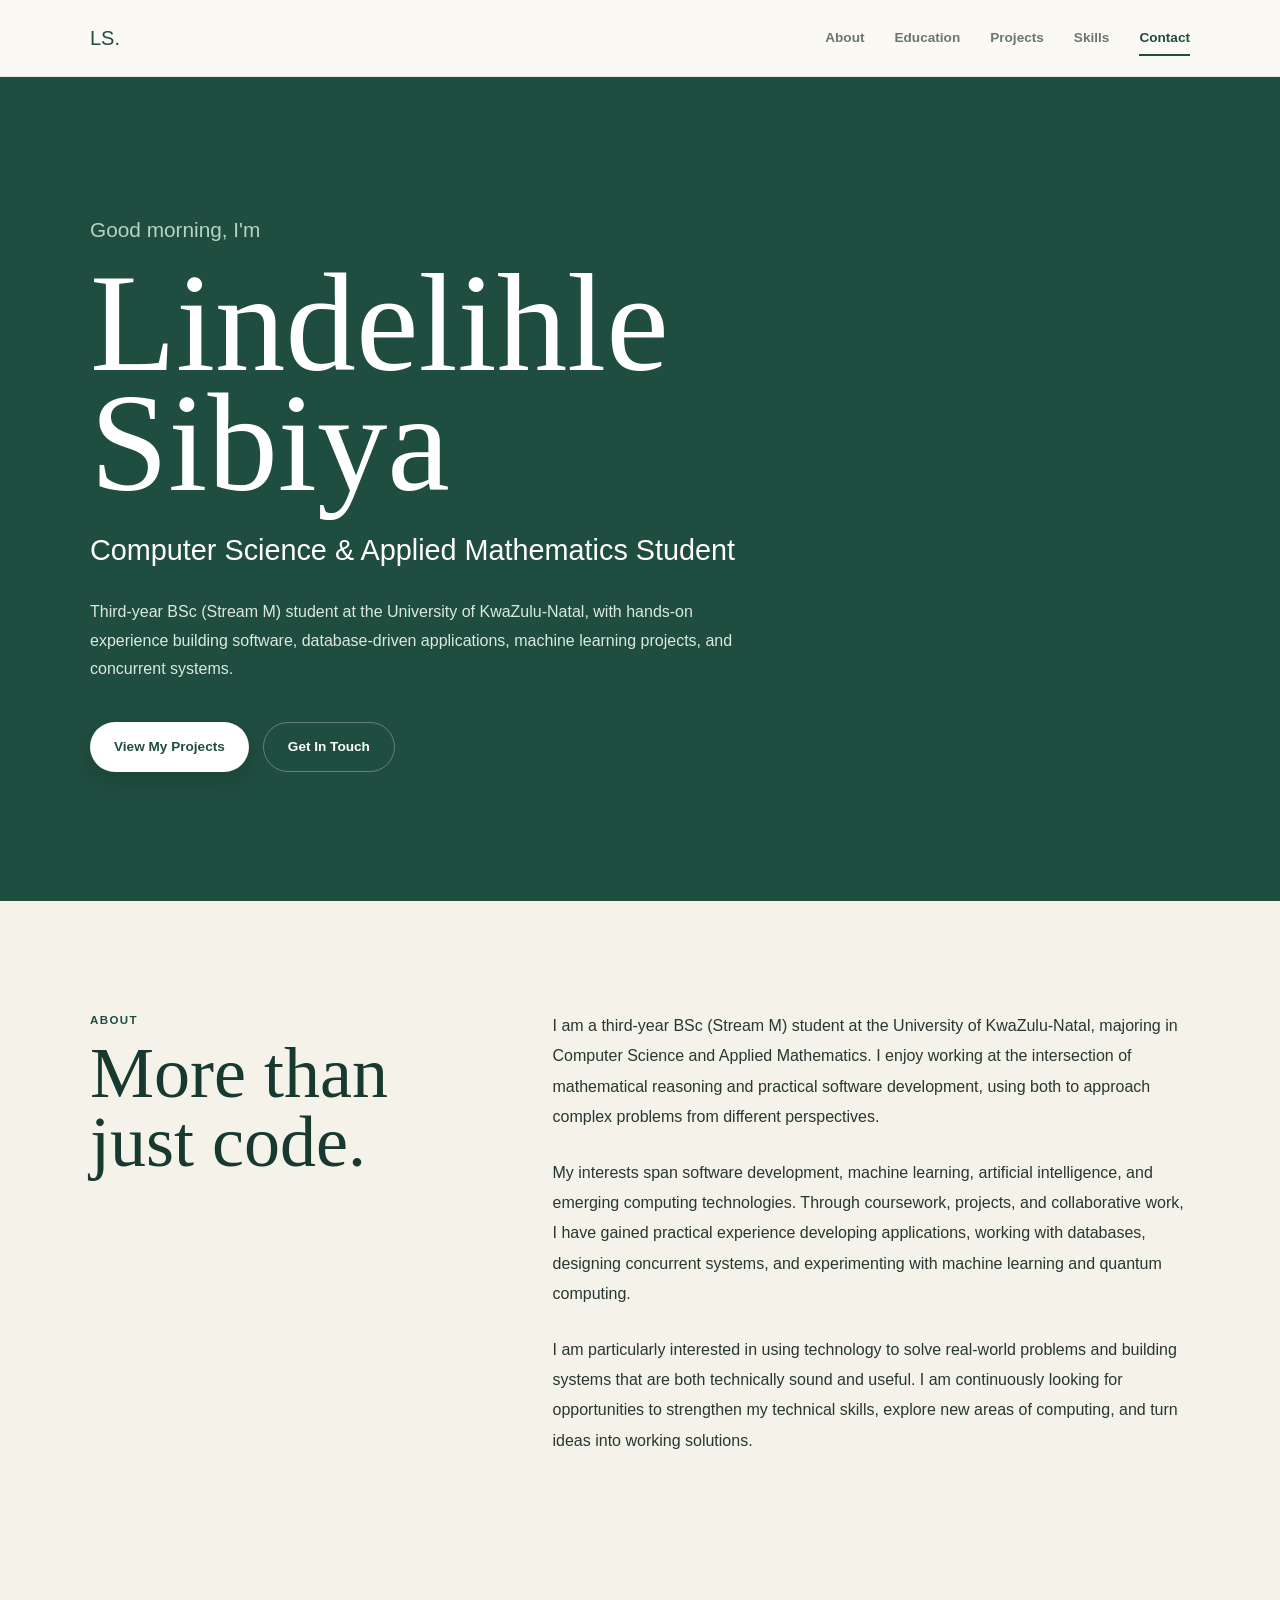
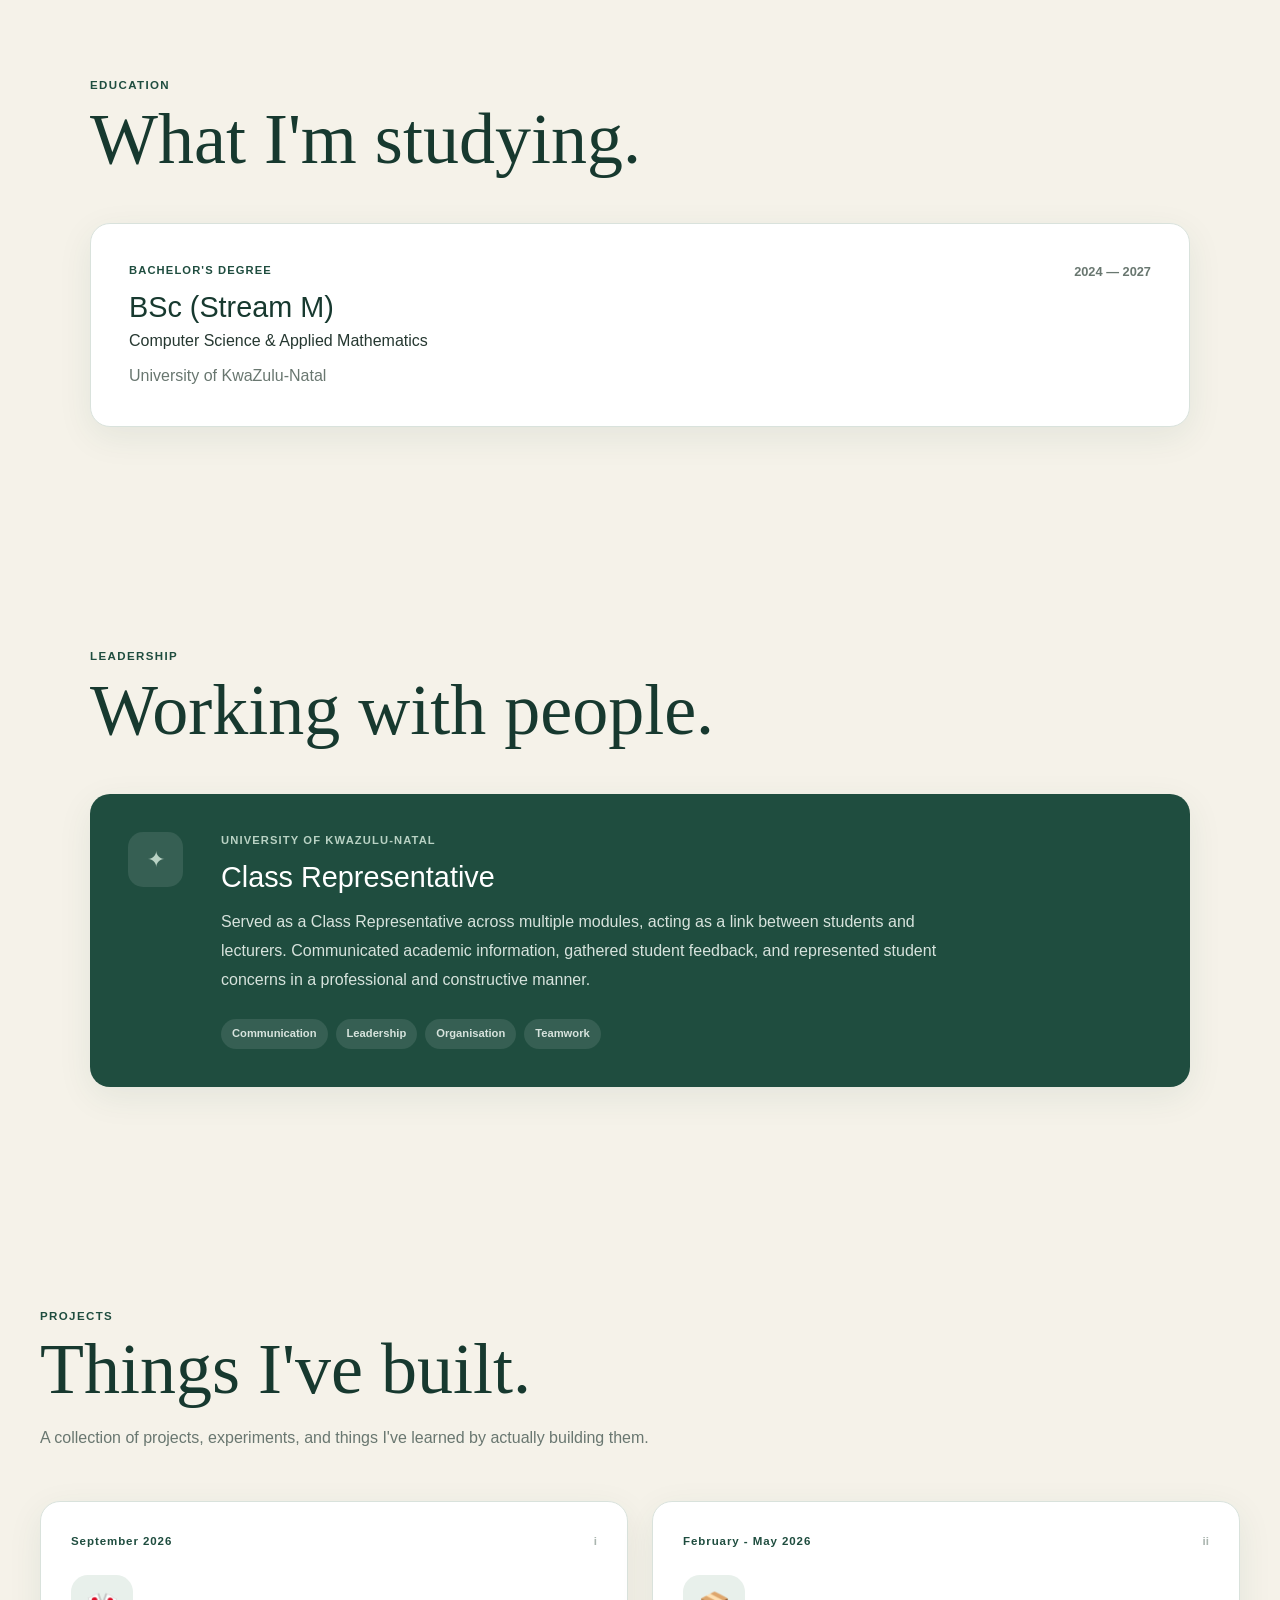
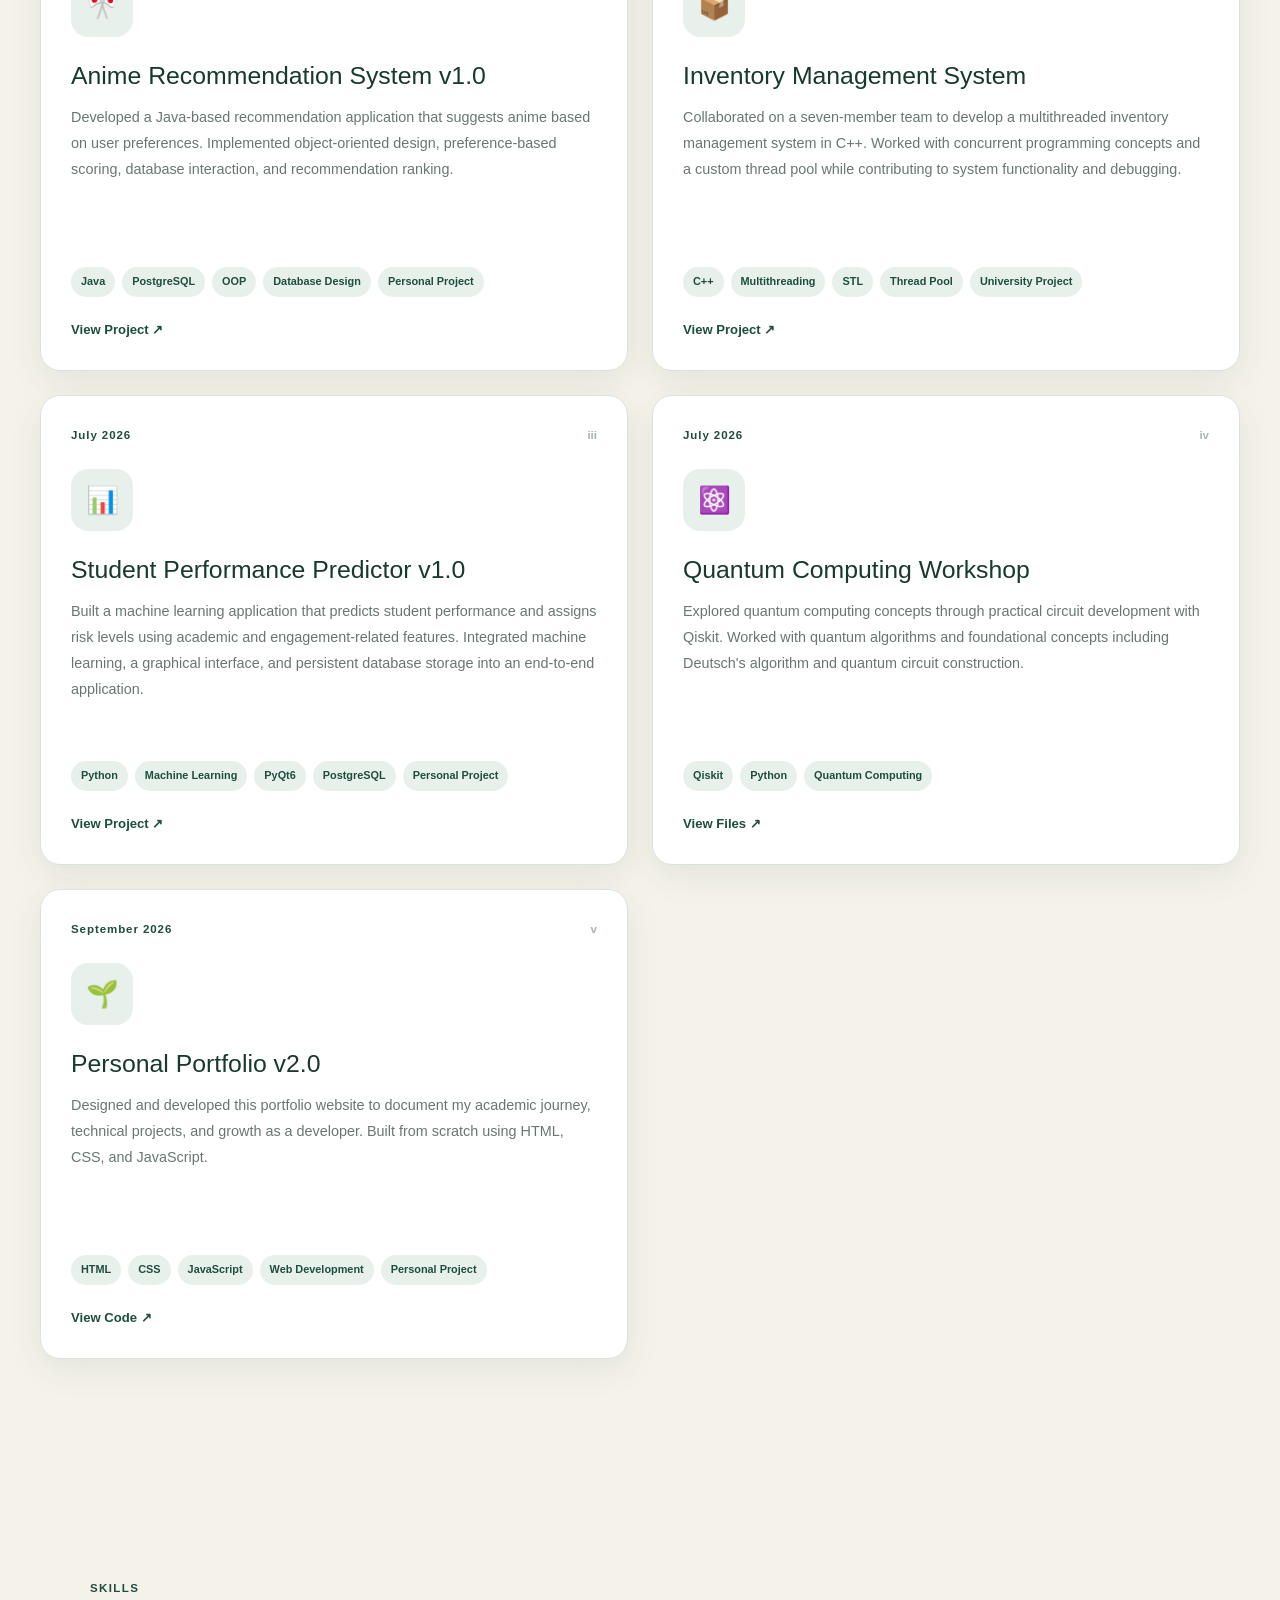
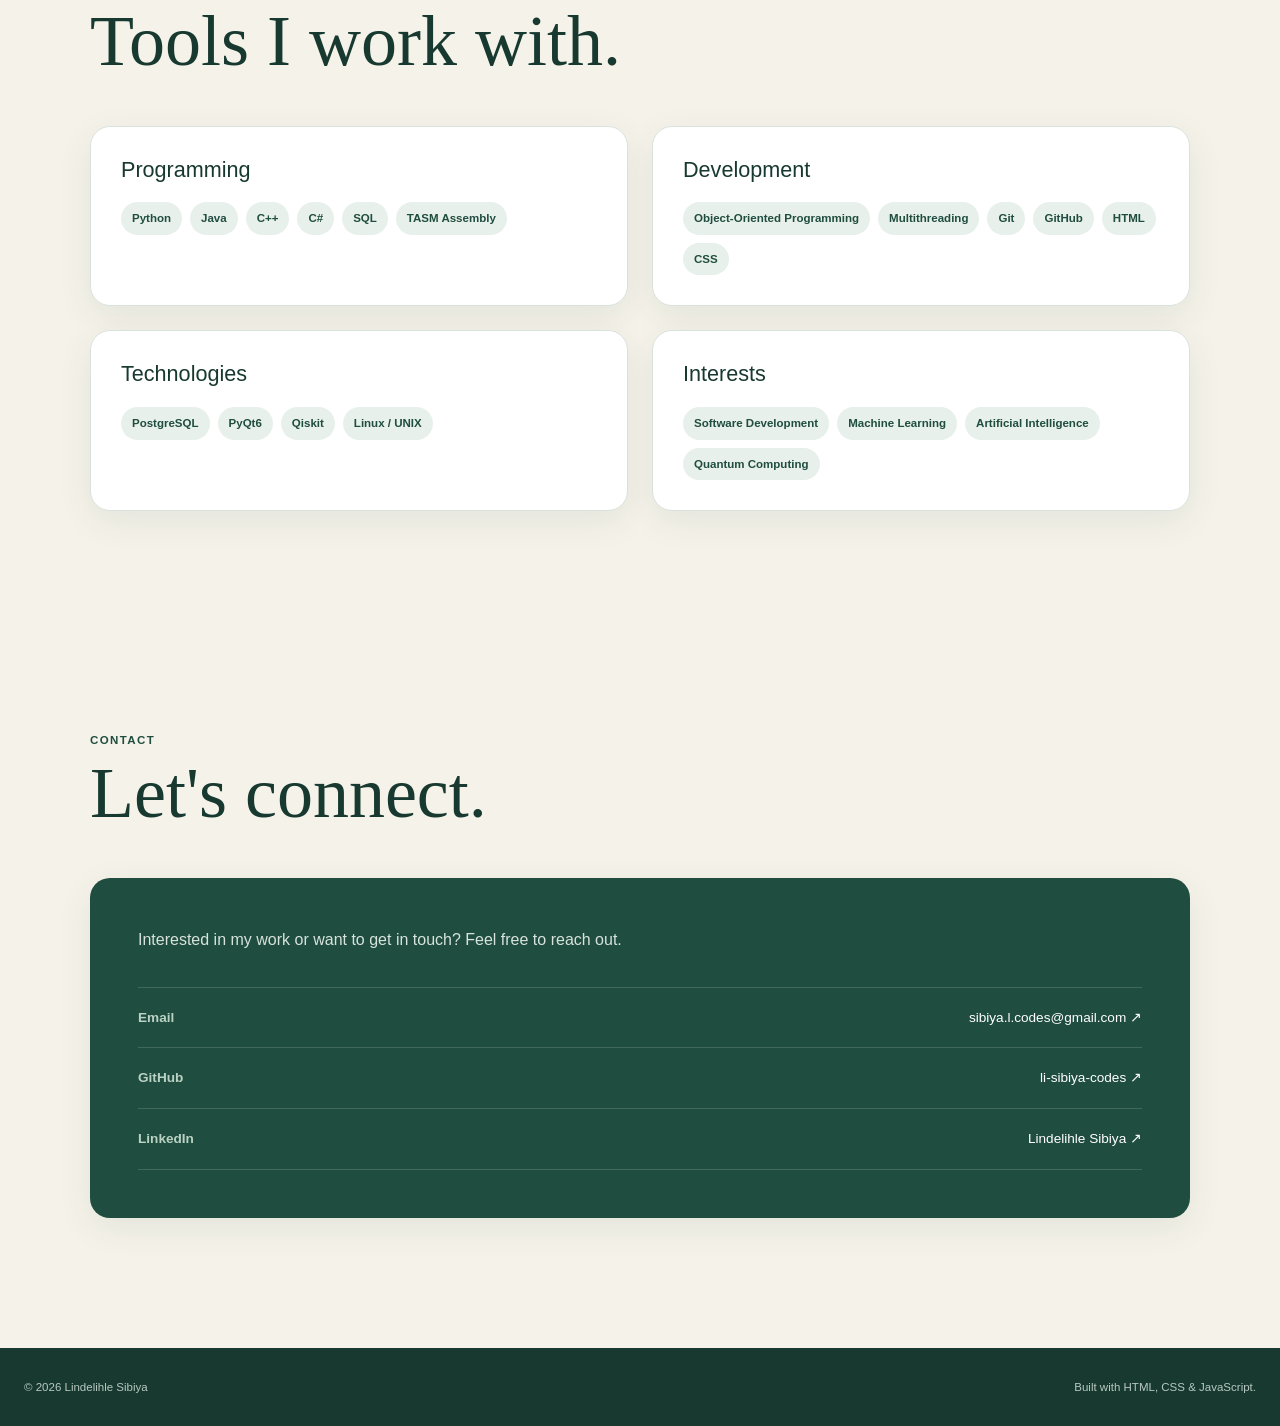
==== commit 3c9521d6: "Update skills section label in index.html" ====
--- a/index.html
+++ b/index.html
@@ -500,7 +500,7 @@
         <section class="content-section" id="skills">
 
             <div class="section-heading">
-                <p class="section-label">05 / Skills</p>
+                <p class="section-label">Skills</p>
                 <h2>Tools I work with.</h2>
             </div>
 
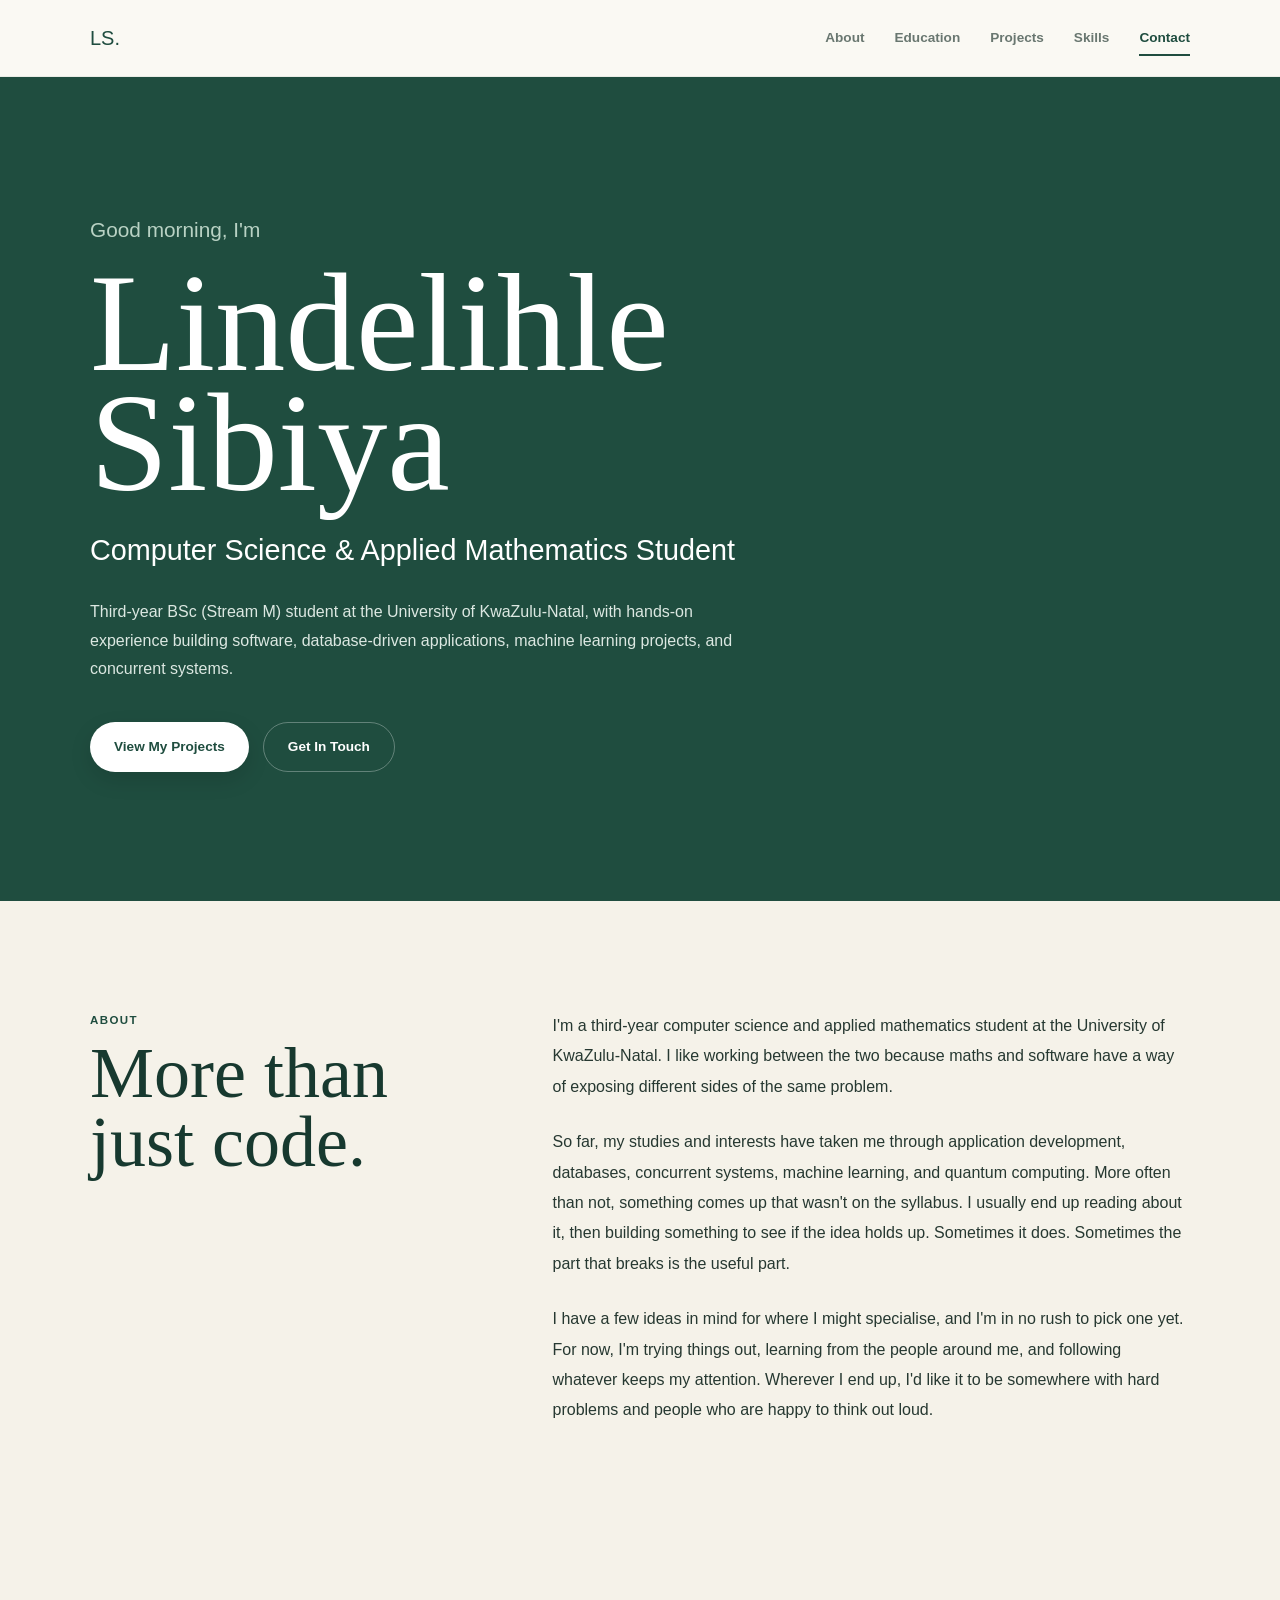
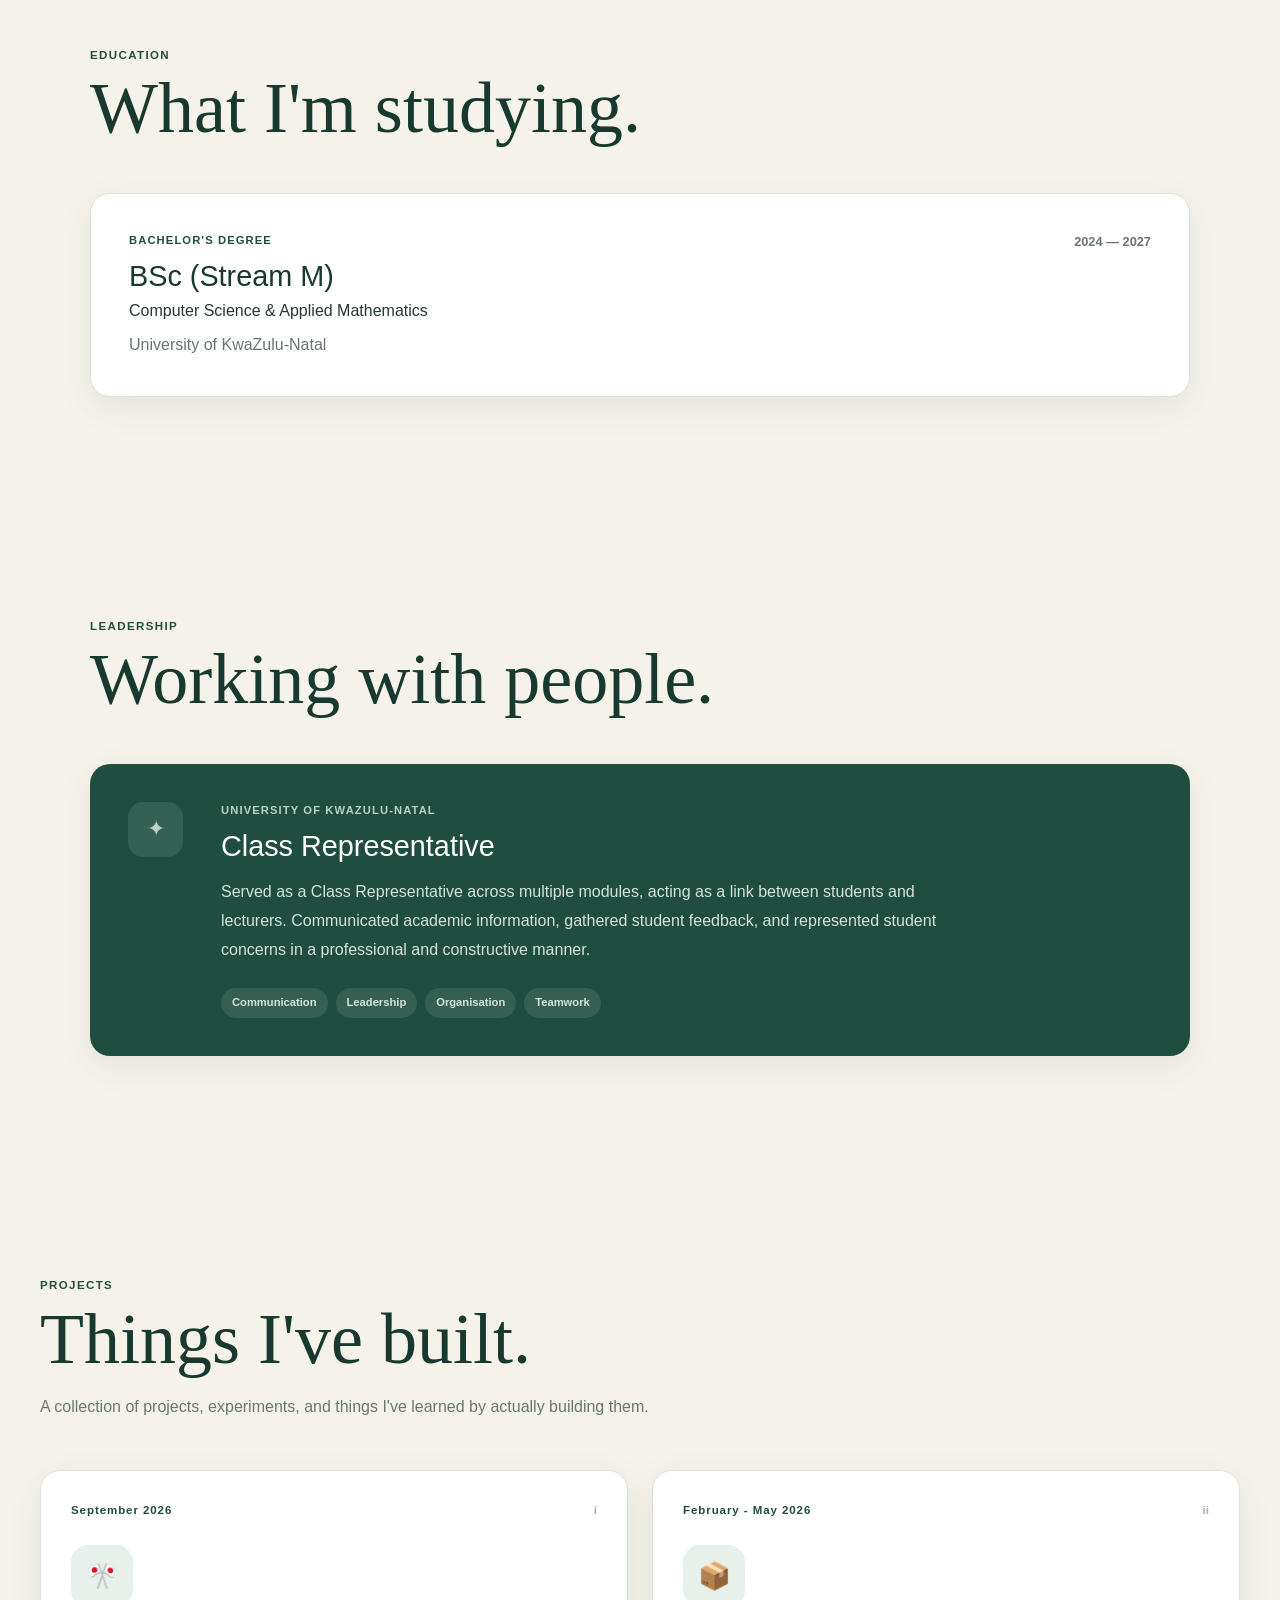
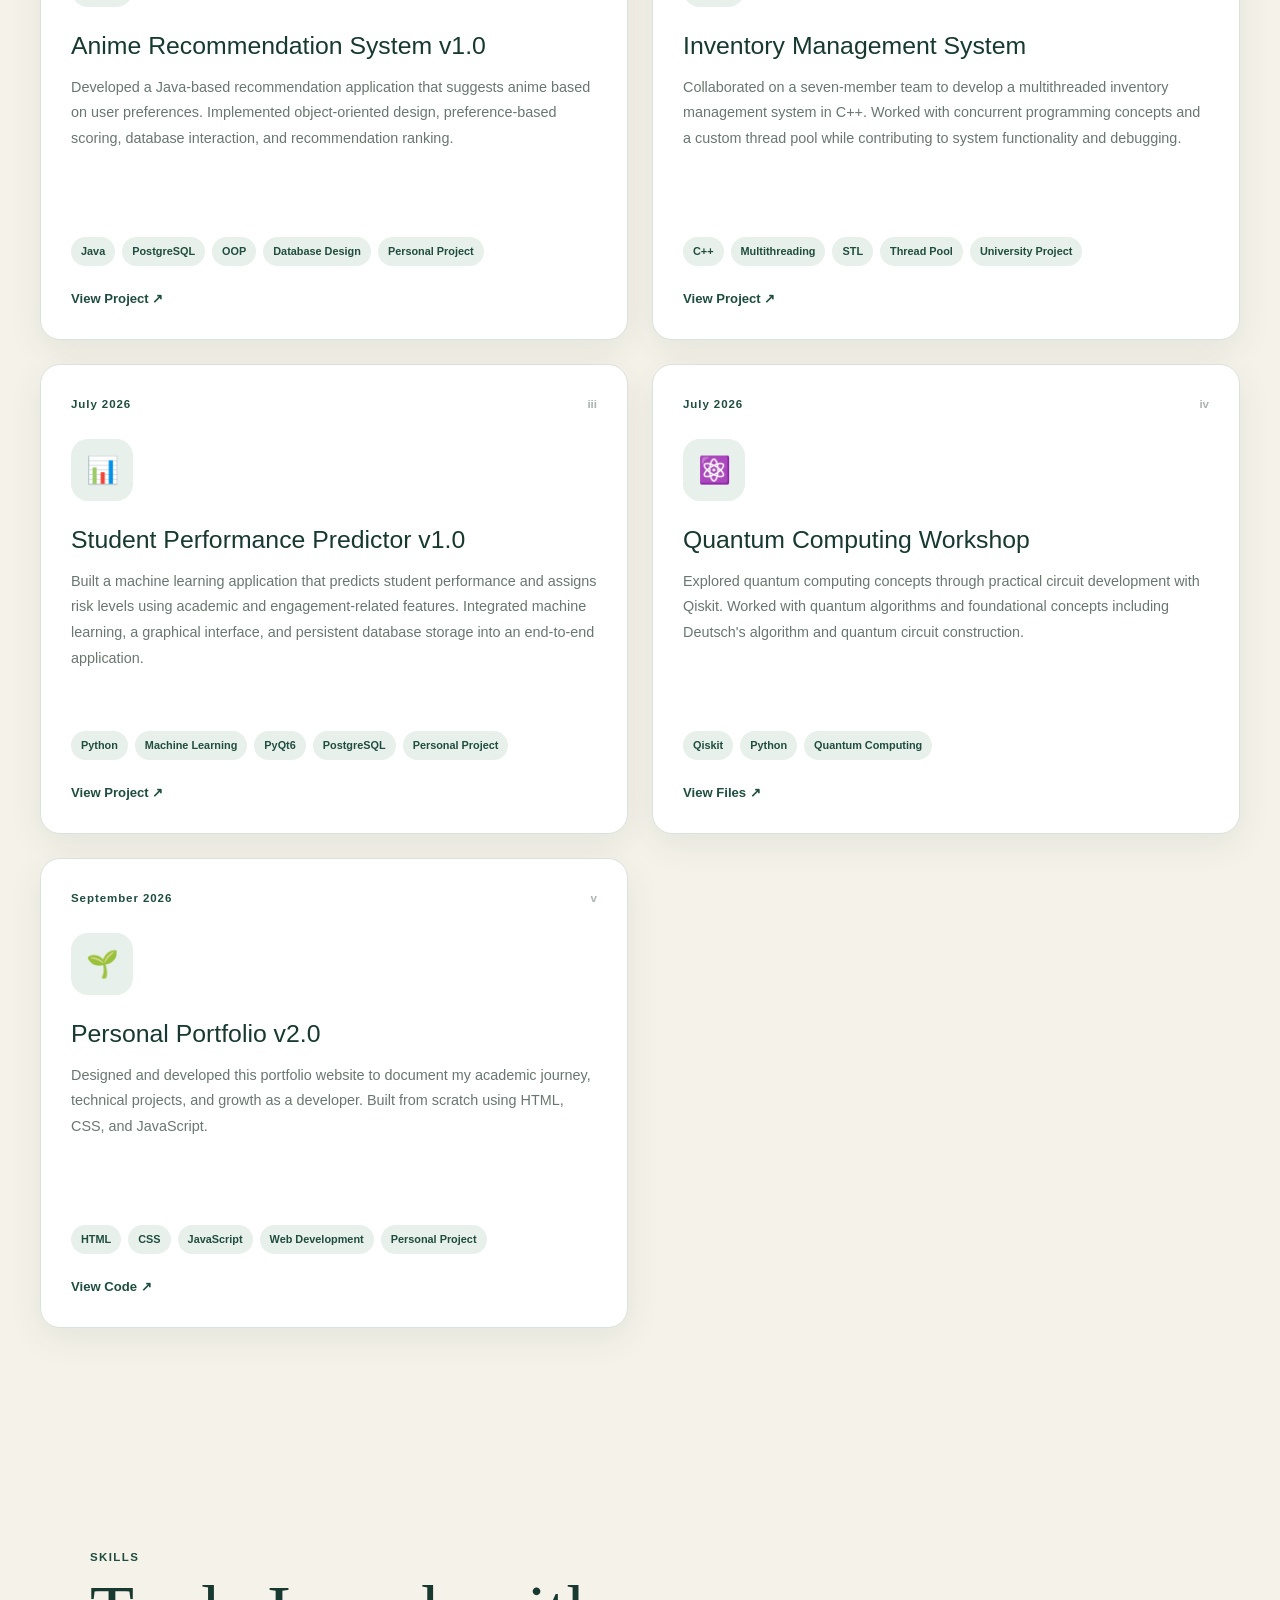
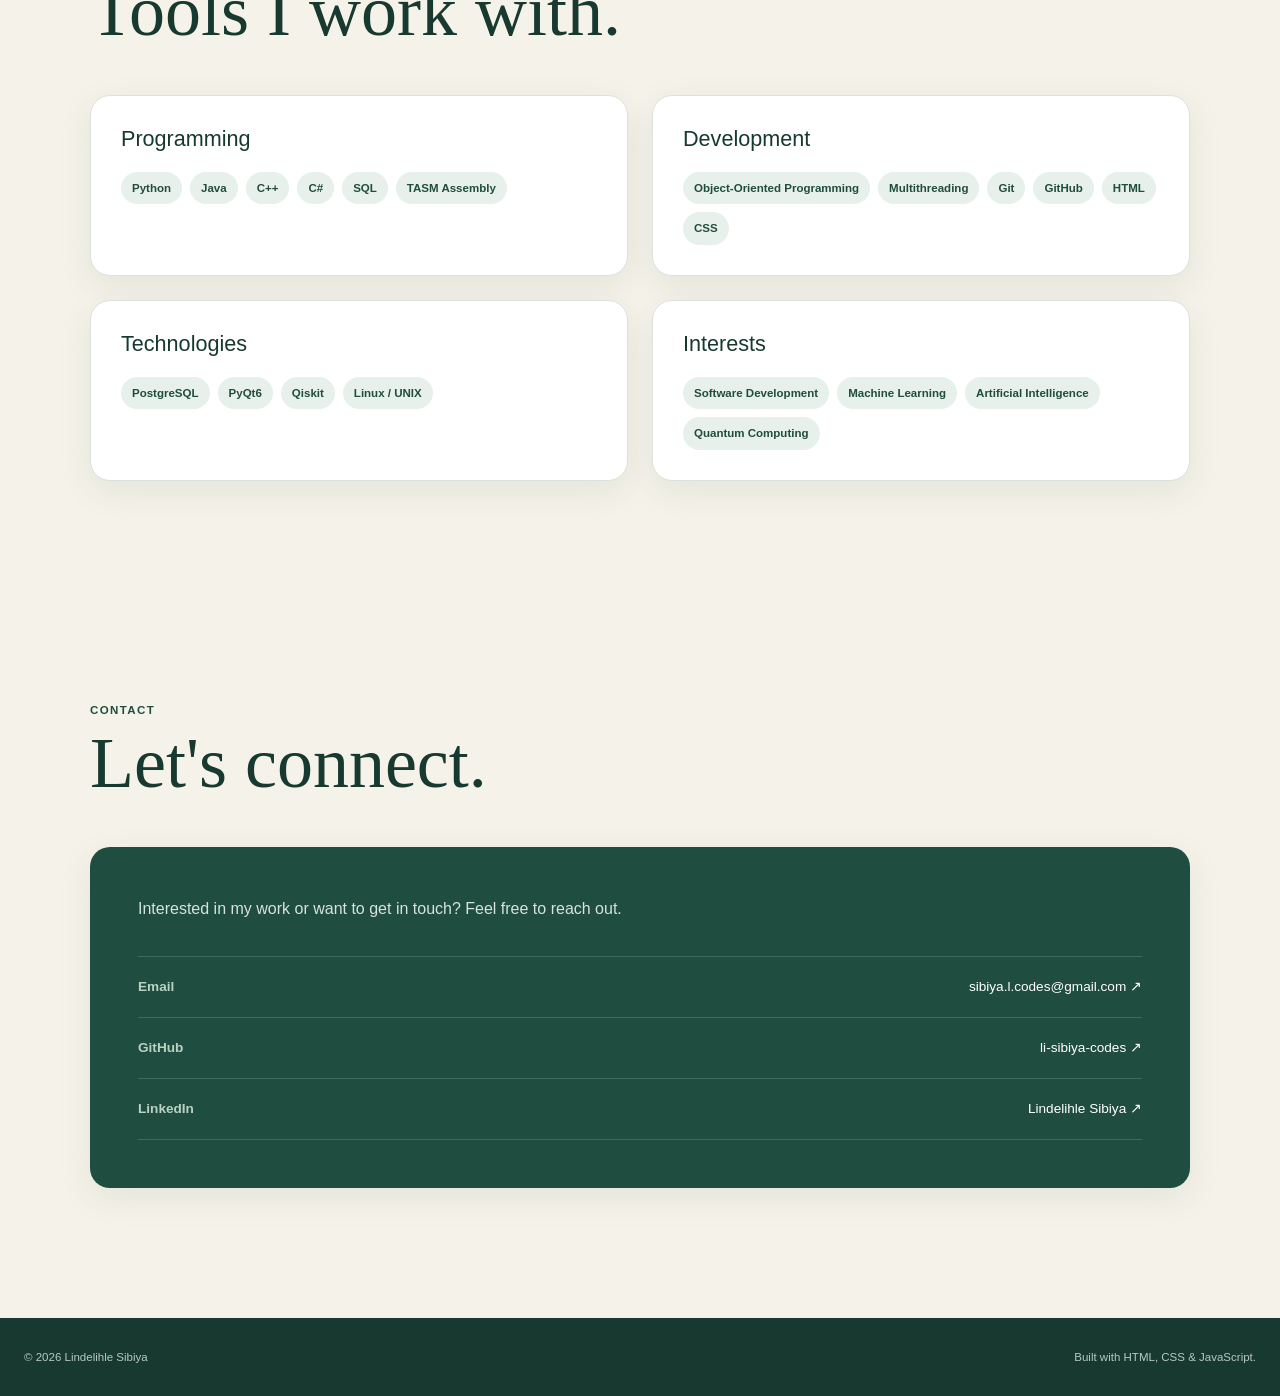
==== commit 30c77cc9: "Refine about section content in index.html for clarity and engagement" ====
--- a/index.html
+++ b/index.html
@@ -95,32 +95,29 @@
             <div class="about-content">
 
                 <p>
-                    I am a third-year BSc (Stream M) student at the University
-                    of KwaZulu-Natal, majoring in Computer Science and Applied
-                    Mathematics. I enjoy working at the intersection of
-                    mathematical reasoning and practical software development,
-                    using both to approach complex problems from different
-                    perspectives.
+                    I'm a third-year computer science and applied mathematics 
+                    student at the University of KwaZulu-Natal. I like working 
+                    between the two because maths and software have a way of 
+                    exposing different sides of the same problem.
                 </p>
 
                 <p>
-                    My interests span software development, machine learning,
-                    artificial intelligence, and emerging computing
-                    technologies. Through coursework, projects, and
-                    collaborative work, I have gained practical experience
-                    developing applications, working with databases, designing
-                    concurrent systems, and experimenting with machine learning
-                    and quantum computing.
+                    So far, my studies and interests have taken me through 
+                    application development, databases, concurrent systems, 
+                    machine learning, and quantum computing. More often than 
+                    not, something comes up that wasn't on the syllabus. I 
+                    usually end up reading about it, then building something 
+                    to see if the idea holds up. Sometimes it does. Sometimes 
+                    the part that breaks is the useful part.
                 </p>
 
                 <p>
-                    I am particularly interested in using technology to solve
-                    real-world problems and building systems that are both
-                    technically sound and useful. I am continuously looking for
-                    opportunities to strengthen my technical skills, explore
-                    new areas of computing, and turn ideas into working
-                    solutions.
-                </p>
+                    I have a few ideas in mind for where I might specialise, and 
+                    I'm in no rush to pick one yet. For now, I'm trying things out, 
+                    learning from the people around me, and following whatever 
+                    keeps my attention. Wherever I end up, I'd like it to be 
+                    somewhere with hard problems and people who are happy to think 
+                    out loud.
 
             </div>
 
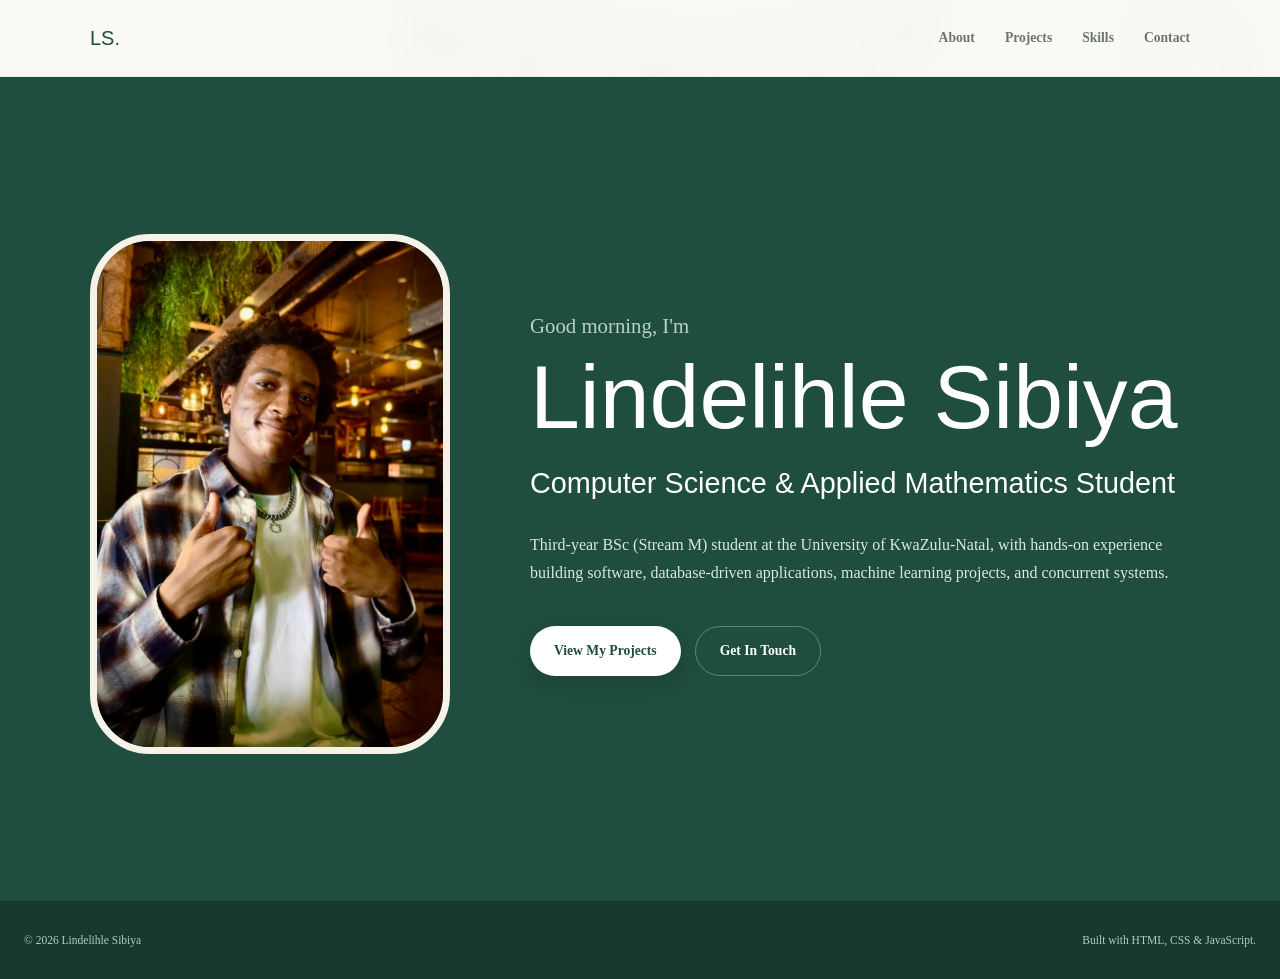
==== commit ee084707: "Add projects and skills pages to showcase work and expertise - Created projects.html to display a co" ====
--- a/index.html
+++ b/index.html
@@ -1,655 +1,102 @@
 <!DOCTYPE html>
 <html lang="en">
-
+ 
 <head>
     <meta charset="UTF-8">
     <meta name="viewport" content="width=device-width, initial-scale=1.0">
-
+ 
     <meta
         name="description"
         content="Lindelihle Sibiya — Computer Science and Applied Mathematics student interested in software development, machine learning, and emerging computing technologies."
     >
-
+ 
     <title>Lindelihle Sibiya | Computer Science & Applied Mathematics</title>
-
+ 
     <link rel="stylesheet" href="styles.css">
 </head>
-
+ 
 <body>
-
-    <!-- =========================
-         Navigation
-    ========================== -->
+ 
     <nav class="site-nav">
         <div class="nav-container">
-
-            <a href="#home" class="nav-logo">
+ 
+            <a href="index.html" class="nav-logo">
                 LS.
             </a>
-
+ 
             <div class="nav-links">
-                <a href="#about">About</a>
-                <a href="#education">Education</a>
-                <a href="#projects">Projects</a>
-                <a href="#skills">Skills</a>
-                <a href="#contact">Contact</a>
+                <a href="about.html">About</a>
+                <a href="projects.html">Projects</a>
+                <a href="skills.html">Skills</a>
+                <a href="contact.html">Contact</a>
             </div>
-
+ 
         </div>
     </nav>
-
-
+ 
+ 
     <main>
-
-        <!-- =========================
-             Hero
-        ========================== -->
+ 
         <header class="hero" id="home">
-
+ 
             <div class="hero-content">
 
-                <p class="hero-intro">
-                    Hello, I'm
-                </p>
+                <div class="hero-photo">
+                    <img src="images/profile.jpg" alt="Lindelihle Sibiya.">
+                </div>
 
+                <div class="hero-info">
+                    <p class="hero-intro">
+                        Hello, I'm
+                    </p>
                 <h1>
                     Lindelihle Sibiya
                 </h1>
-
+ 
                 <h2>
                     Computer Science & Applied Mathematics Student
                 </h2>
-
+ 
                 <p class="hero-description">
                     Third-year BSc (Stream M) student at the University of
                     KwaZulu-Natal, with hands-on experience building software,
                     database-driven applications, machine learning projects,
                     and concurrent systems.
                 </p>
-
+ 
                 <div class="hero-actions">
-                    <a href="#projects" class="button button-primary">
+                    <a href="projects.html" class="button button-primary">
                         View My Projects
                     </a>
-
-                    <a href="#contact" class="button button-secondary">
+ 
+                    <a href="contact.html" class="button button-secondary">
                         Get In Touch
                     </a>
                 </div>
-
+ 
             </div>
-
+ 
         </header>
-
-
-        <!-- =========================
-             About
-        ========================== -->
-        <section class="content-section about-section" id="about">
-
-            <div class="section-heading">
-                <p class="section-label">About</p>
-                <h2>More than just code.</h2>
-            </div>
-
-            <div class="about-content">
-
-                <p>
-                    I'm a third-year computer science and applied mathematics 
-                    student at the University of KwaZulu-Natal. I like working 
-                    between the two because maths and software have a way of 
-                    exposing different sides of the same problem.
-                </p>
-
-                <p>
-                    So far, my studies and interests have taken me through 
-                    application development, databases, concurrent systems, 
-                    machine learning, and quantum computing. More often than 
-                    not, something comes up that wasn't on the syllabus. I 
-                    usually end up reading about it, then building something 
-                    to see if the idea holds up. Sometimes it does. Sometimes 
-                    the part that breaks is the useful part.
-                </p>
-
-                <p>
-                    I have a few ideas in mind for where I might specialise, and 
-                    I'm in no rush to pick one yet. For now, I'm trying things out, 
-                    learning from the people around me, and following whatever 
-                    keeps my attention. Wherever I end up, I'd like it to be 
-                    somewhere with hard problems and people who are happy to think 
-                    out loud.
-
-            </div>
-
-        </section>
-
-
-        <!-- =========================
-             Education
-        ========================== -->
-        <section class="content-section" id="education">
-
-            <div class="section-heading">
-                <p class="section-label">Education</p>
-                <h2>What I'm studying.</h2>
-            </div>
-
-            <article class="education-card">
-
-                <div class="education-main">
-
-                    <p class="education-type">
-                        Bachelor's Degree
-                    </p>
-
-                    <h3>
-                        BSc (Stream M)
-                    </h3>
-
-                    <h4>
-                        Computer Science & Applied Mathematics
-                    </h4>
-
-                    <p>
-                        University of KwaZulu-Natal
-                    </p>
-
-                </div>
-
-                <div class="education-date">
-                    2024 — 2027
-                </div>
-
-            </article>
-
-        </section>
-
-
-        <!-- =========================
-             Leadership
-        ========================== -->
-        <section class="content-section" id="leadership">
-
-            <div class="section-heading">
-                <p class="section-label">Leadership</p>
-                <h2>Working with people.</h2>
-            </div>
-
-            <article class="leadership-card">
-
-                <div class="leadership-icon">
-                    ✦
-                </div>
-
-                <div class="leadership-content">
-
-                    <p class="card-label">
-                        University of KwaZulu-Natal
-                    </p>
-
-                    <h3>
-                        Class Representative
-                    </h3>
-
-                    <p>
-                        Served as a Class Representative across multiple
-                        modules, acting as a link between students and
-                        lecturers. Communicated academic information, gathered
-                        student feedback, and represented student concerns in a
-                        professional and constructive manner.
-                    </p>
-
-                    <div class="leadership-tags">
-                        <span>Communication</span>
-                        <span>Leadership</span>
-                        <span>Organisation</span>
-                        <span>Teamwork</span>
-                    </div>
-
-                </div>
-
-            </article>
-
-        </section>
-
-
-        <!-- =========================
-             Projects
-        ========================== -->
-        <section class="content-section projects-section" id="projects">
-
-            <div class="section-heading">
-
-                <p class="section-label">Projects</p>
-
-                <h2>
-                    Things I've built.
-                </h2>
-
-                <p class="section-intro">
-                    A collection of projects, experiments, and things I've
-                    learned by actually building them.
-                </p>
-
-            </div>
-
-
-            <div class="project-grid">
-
-                <!-- Anime Recommendation System v1.0 -->
-                <article class="project-card" data-category="java">
-
-                    <div class="project-top">
-
-                        <span class="project-year">
-                            September 2026
-                        </span>
-
-                        <span class="project-number">
-                            i
-                        </span>
-
-                    </div>
-
-                    <div class="project-icon">
-                        🎌
-                    </div>
-
-                    <h3>
-                        Anime Recommendation System v1.0
-                    </h3>
-
-                    <p>
-                        Developed a Java-based recommendation application
-                        that suggests anime based on user preferences.
-                        Implemented object-oriented design, preference-based
-                        scoring, database interaction, and recommendation
-                        ranking.
-                    </p>
-
-                    <div class="project-tags">
-                        <span>Java</span>
-                        <span>PostgreSQL</span>
-                        <span>OOP</span>
-                        <span>Database Design</span>
-                        <span>Personal Project</span>
-                    </div>
-
-                    <a
-                        href="https://github.com/li-sibiya-codes/anime-recomendation-system"
-                        class="project-link"
-                        target="_blank"
-                        rel="noopener noreferrer"
-                    >
-                        View Project ↗
-                    </a>
-
-                </article>
-
-
-                <!-- Inventory Management System -->
-                <article class="project-card" data-category="cpp">
-
-                    <div class="project-top">
-
-                        <span class="project-year">
-                            February - May 2026
-                        </span>
-
-                        <span class="project-number">
-                            ii
-                        </span>
-
-                    </div>
-
-                    <div class="project-icon">
-                        📦
-                    </div>
-
-                    <h3>
-                        Inventory Management System
-                    </h3>
-
-                    <p>
-                        Collaborated on a seven-member team to develop a
-                        multithreaded inventory management system in C++.
-                        Worked with concurrent programming concepts and a
-                        custom thread pool while contributing to system
-                        functionality and debugging.
-                    </p>
-
-                    <div class="project-tags">
-                        <span>C++</span>
-                        <span>Multithreading</span>
-                        <span>STL</span>
-                        <span>Thread Pool</span>
-                        <span>University Project</span>
-                    </div>
-
-                    <a
-                        href="https://github.com/li-sibiya-codes"
-                        class="project-link"
-                        target="_blank"
-                        rel="noopener noreferrer"
-                    >
-                        View Project ↗
-                    </a>
-
-                </article>
-
-
-                <!-- Student Performance Predictor v1.0 -->
-                <article class="project-card" data-category="python">
-
-                    <div class="project-top">
-
-                        <span class="project-year">
-                            July 2026
-                        </span>
-
-                        <span class="project-number">
-                            iii
-                        </span>
-
-                    </div>
-
-                    <div class="project-icon">
-                        📊
-                    </div>
-
-                    <h3>
-                        Student Performance Predictor v1.0
-                    </h3>
-
-                    <p>
-                        Built a machine learning application that predicts
-                        student performance and assigns risk levels using
-                        academic and engagement-related features. Integrated
-                        machine learning, a graphical interface, and persistent
-                        database storage into an end-to-end application.
-                    </p>
-
-                    <div class="project-tags">
-                        <span>Python</span>
-                        <span>Machine Learning</span>
-                        <span>PyQt6</span>
-                        <span>PostgreSQL</span>
-                        <span>Personal Project</span>
-                    </div>
-
-                    <a
-                        href="https://github.com/li-sibiya-codes"
-                        class="project-link"
-                        target="_blank"
-                        rel="noopener noreferrer"
-                    >
-                        View Project ↗
-                    </a>
-
-                </article>
-
-
-                <!-- Quantum Computing -->
-                <article class="project-card" data-category="quantum">
-
-                    <div class="project-top">
-
-                        <span class="project-year">
-                            July 2026
-                        </span>
-
-                        <span class="project-number">
-                            iv
-                        </span>
-
-                    </div>
-
-                    <div class="project-icon">
-                        ⚛️
-                    </div>
-
-                    <h3>
-                        Quantum Computing Workshop
-                    </h3>
-
-                    <p>
-                        Explored quantum computing concepts through practical
-                        circuit development with Qiskit. Worked with quantum
-                        algorithms and foundational concepts including
-                        Deutsch's algorithm and quantum circuit construction.
-                    </p>
-
-                    <div class="project-tags">
-                        <span>Qiskit</span>
-                        <span>Python</span>
-                        <span>Quantum Computing</span>
-                    </div>
-
-                    <a
-                        href="https://github.com/li-sibiya-codes/quantum-computing-workshop"
-                        class="project-link"
-                        target="_blank"
-                        rel="noopener noreferrer"
-                    >
-                        View Files ↗
-                    </a>
-
-                </article>
-
-
-                <!-- Portfolio v2.0-->
-                <article class="project-card" data-category="web">
-
-                    <div class="project-top">
-
-                        <span class="project-year">
-                            September 2026
-                        </span>
-
-                        <span class="project-number">
-                            v
-                        </span>
-
-                    </div>
-
-                    <div class="project-icon">
-                        🌱
-                    </div>
-
-                    <h3>
-                        Personal Portfolio v2.0
-                    </h3>
-
-                    <p>
-                        Designed and developed this portfolio website to
-                        document my academic journey, technical projects, and
-                        growth as a developer. Built from scratch using HTML,
-                        CSS, and JavaScript.
-                    </p>
-
-                    <div class="project-tags">
-                        <span>HTML</span>
-                        <span>CSS</span>
-                        <span>JavaScript</span>
-                        <span>Web Development</span>
-                        <span>Personal Project</span>
-                    </div>
-
-                    <a
-                        href="https://github.com/li-sibiya-codes"
-                        class="project-link"
-                        target="_blank"
-                        rel="noopener noreferrer"
-                    >
-                        View Code ↗
-                    </a>
-
-                </article>
-
-            </div>
-
-        </section>
-
-
-        <!-- =========================
-             Skills
-        ========================== -->
-        <section class="content-section" id="skills">
-
-            <div class="section-heading">
-                <p class="section-label">Skills</p>
-                <h2>Tools I work with.</h2>
-            </div>
-
-            <div class="skills-container">
-
-                <div class="skill-group">
-
-                    <h3>
-                        Programming
-                    </h3>
-
-                    <div class="skill-list">
-                        <span>Python</span>
-                        <span>Java</span>
-                        <span>C++</span>
-                        <span>C#</span>
-                        <span>SQL</span>
-                        <span>TASM Assembly</span>
-                    </div>
-
-                </div>
-
-
-                <div class="skill-group">
-
-                    <h3>
-                        Development
-                    </h3>
-
-                    <div class="skill-list">
-                        <span>Object-Oriented Programming</span>
-                        <span>Multithreading</span>
-                        <span>Git</span>
-                        <span>GitHub</span>
-                        <span>HTML</span>
-                        <span>CSS</span>
-                    </div>
-
-                </div>
-
-
-                <div class="skill-group">
-
-                    <h3>
-                        Technologies
-                    </h3>
-
-                    <div class="skill-list">
-                        <span>PostgreSQL</span>
-                        <span>PyQt6</span>
-                        <span>Qiskit</span>
-                        <span>Linux / UNIX</span>
-                    </div>
-
-                </div>
-
-
-                <div class="skill-group">
-
-                    <h3>
-                        Interests
-                    </h3>
-
-                    <div class="skill-list">
-                        <span>Software Development</span>
-                        <span>Machine Learning</span>
-                        <span>Artificial Intelligence</span>
-                        <span>Quantum Computing</span>
-                    </div>
-
-                </div>
-
-            </div>
-
-        </section>
-
-
-        <!-- =========================
-             Contact
-        ========================== -->
-        <section class="content-section contact-section" id="contact">
-
-            <div class="section-heading">
-                <p class="section-label">Contact</p>
-                <h2>Let's connect.</h2>
-            </div>
-
-            <div class="contact-content">
-
-                <p>
-                    Interested in my work or want to get in touch?
-                    Feel free to reach out.
-                </p>
-
-                <div class="contact-links">
-
-                    <a
-                        href="mailto:sibiya.l.codes@gmail.com"
-                        class="contact-link"
-                    >
-                        <span>Email</span>
-                        <span>sibiya.l.codes@gmail.com ↗</span>
-                    </a>
-
-                    <a
-                        href="https://github.com/li-sibiya-codes"
-                        class="contact-link"
-                        target="_blank"
-                        rel="noopener noreferrer"
-                    >
-                        <span>GitHub</span>
-                        <span>li-sibiya-codes ↗</span>
-                    </a>
-
-                    <a
-                        href="https://www.linkedin.com/in/lindelihle-sibiya"
-                        class="contact-link"
-                        target="_blank"
-                        rel="noopener noreferrer"
-                    >
-                        <span>LinkedIn</span>
-                        <span>Lindelihle Sibiya ↗</span>
-                    </a>
-
-                </div>
-
-            </div>
-
-        </section>
-
+ 
     </main>
-
-
-    <!-- =========================
-         Footer
-    ========================== -->
+ 
+ 
     <footer class="site-footer">
-
+ 
         <p>
             © 2026 Lindelihle Sibiya
         </p>
-
+ 
         <p>
             Built with HTML, CSS & JavaScript.
         </p>
-
+ 
     </footer>
-
-
-    <!-- JavaScript -->
-   <script src="script.js"></script> 
-
+ 
+ 
+    <script src="script.js"></script>
+ 
 </body>
-
-</html>+ 
+</html>
+ 
--- a/styles.css
+++ b/styles.css
@@ -18,7 +18,15 @@
 
 @font-face {
     font-family: "Knewave";
-    src: url("fonts/Knewave.ttf") format("truetype");
+    src: url("fonts/Knewave-Regular.ttf") format("truetype");
+    font-weight: normal;
+    font-style: normal;
+    font-display: swap;
+}
+
+@font-face {
+    font-family: "Merienda";
+    src: url("fonts/Merienda-Regular.ttf") format("truetype");
     font-weight: normal;
     font-style: normal;
     font-display: swap;
@@ -49,9 +57,9 @@
     --border: #d9e2dc;
 
     /* Typography */
-    --font-display: "Spicy Sale", Georgia, serif;
-    --font-personal: "Knewave", "Trebuchet MS", sans-serif;
-    --font-body: Aptos, Arial, Helvetica, sans-serif;
+    --font-category: "Spicy Sale", Georgia, serif;
+    --font-heading: "Knewave-Regular", "Trebuchet MS", sans-serif;
+    --font-body: "Merienda", "Georgia", serif;
 
     /* Layout */
     --content-width: 1100px;
@@ -91,7 +99,8 @@
 body {
     min-height: 100vh;
 
-    background: var(--cream);
+    background: linear-gradient(rgba(245, 235, 215, 0.65), rgba(245, 235, 215, 0.65)),
+    url("images/botanical.jpg") center / cover fixed no-repeat;
     color: var(--text);
 
     font-family: var(--font-body);
@@ -129,21 +138,25 @@
     Knewave
 
     Important information:
-    Aptos
+    merienda
 */
 
 h1,
-h2 {
-    font-family: var(--font-display);
+h2,
+h3,
+h4 {
+    font-family: var(--font-heading);
     font-weight: normal;
     line-height: 1;
 }
 
-h3,
-h4 {
-    font-family: var(--font-personal);
-    font-weight: normal;
-    line-height: 1.2;
+.section-label,
+.education-type,
+.card-label,
+.project-year,
+.project-number,
+.skill-group h3 {
+    font-family: var(--font-category);
 }
 
 
@@ -182,7 +195,7 @@
 .nav-logo {
     color: var(--forest);
 
-    font-family: var(--font-personal);
+    font-family: var(--font-heading);
     font-size: 1.25rem;
 
     transition: transform var(--ease);
@@ -266,6 +279,32 @@
 
     width: min(var(--content-width), 100%);
     margin: 0 auto;
+
+    display: grid;
+    grid-template-columns: 360px 1fr;
+    gap: 80px;
+    align-items: center;
+}
+
+.hero-photo {
+    width: 360px;
+    height: 520px;
+
+    border-radius: 60px;
+
+    overflow: hidden;
+
+    background: var(--sage);
+
+    border: 7px solid var(--cream);
+
+}
+.hero-photo img {
+    display: block;
+    width: 100%;
+    height: 100%;
+    max-width: none;
+    object-fit: cover;
 }
 
 .hero-intro {
@@ -273,7 +312,7 @@
 
     color: var(--sage);
 
-    font-family: var(--font-personal);
+    font-family: var(--font-category);
     font-size: clamp(1rem, 2vw, 1.3rem);
 
     line-height: 1.3;
@@ -284,8 +323,8 @@
 
     margin-bottom: 30px;
 
-    font-family: var(--font-display);
-    font-size: clamp(4.5rem, 11vw, 9rem);
+    font-family: var(--font-heading);
+    font-size: clamp(4rem, 7vw, 7rem);
     font-weight: normal;
 
     line-height: 0.85;
@@ -303,7 +342,7 @@
 
     color: var(--white);
 
-    font-family: var(--font-personal);
+    font-family: var(--font-heading);
     font-size: clamp(1.25rem, 2.8vw, 1.8rem);
     font-weight: normal;
 
@@ -468,7 +507,7 @@
 .section-heading h2 {
     color: var(--forest-dark);
 
-    font-family: var(--font-display);
+    font-family: var(--font-heading);
     font-size: clamp(3rem, 6vw, 4.5rem);
     font-weight: normal;
 
@@ -482,7 +521,7 @@
 
     color: var(--text-muted);
 
-    font-family: var(--font-personal);
+    font-family: var(--font-body);
     font-size: 1rem;
 
     line-height: 1.7;
@@ -508,6 +547,14 @@
 }
 
 .about-content {
+    background: var(--white);
+
+    padding: 38px;
+    border-radius: var(--radius);
+
+    max-width: 720px;
+
+    border: 2px solid var(--border);
     color: var(--text);
 
     font-family: var(--font-body);
@@ -570,7 +617,7 @@
 
     color: var(--forest-dark);
 
-    font-family: var(--font-personal);
+    font-family: var(--font-heading);
     font-size: 1.8rem;
 }
 
@@ -579,7 +626,7 @@
 
     color: var(--text);
 
-    font-family: var(--font-personal);
+    font-family: var(--font-heading);
     font-size: 1rem;
 }
 
@@ -642,7 +689,7 @@
 
     color: var(--white);
 
-    font-family: var(--font-personal);
+    font-family: var(--font-heading);
     font-size: 1.8rem;
 }
 
@@ -782,7 +829,7 @@
 
     color: var(--forest-dark);
 
-    font-family: var(--font-personal);
+    font-family: var(--font-heading);
     font-size: 1.55rem;
     font-weight: normal;
 
@@ -873,7 +920,7 @@
 
     color: var(--forest-dark);
 
-    font-family: var(--font-personal);
+    font-family: var(--font-heading);
     font-size: 1.35rem;
 }
 
